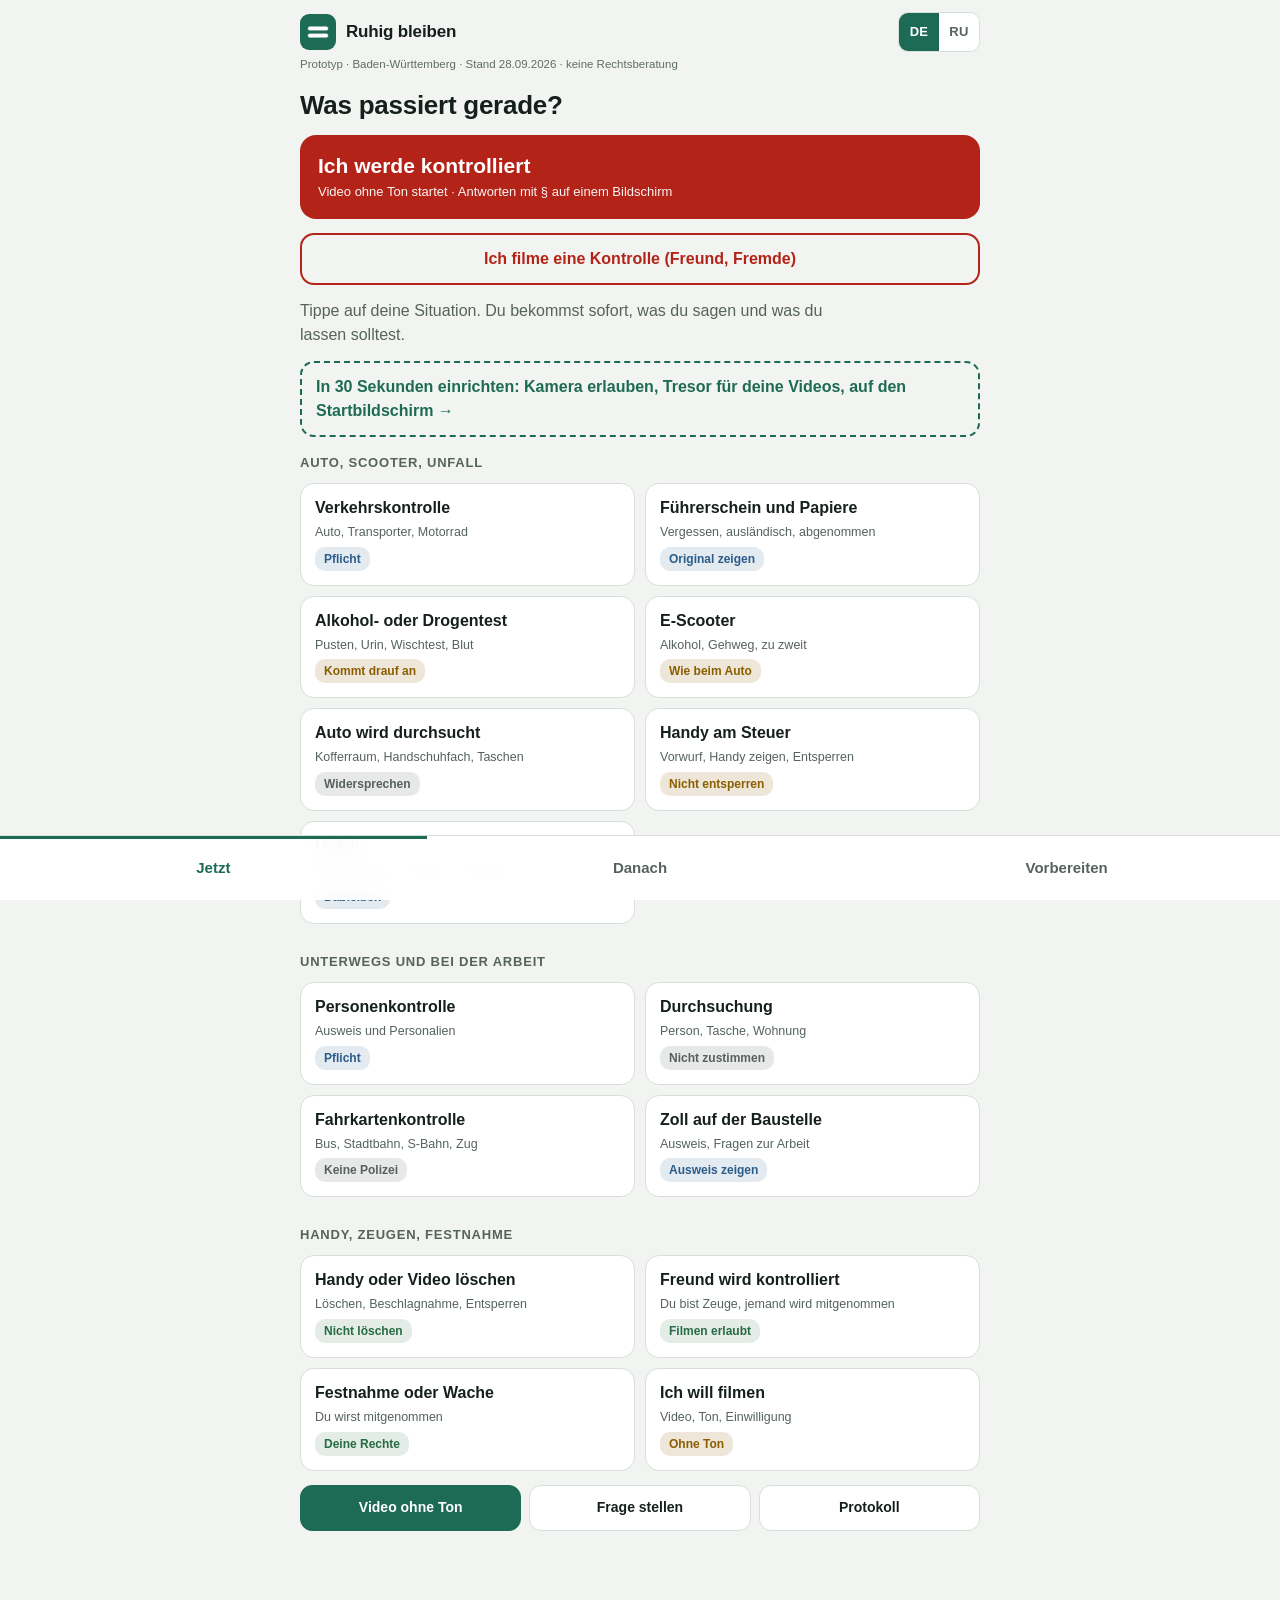
==== index.html @ 892b82ef "Notdienst, Beschwerdestelle und Waffenverbotszone ortsbezogen statt fest Stuttgart/BW Neue app/lokal" ====
<!doctype html>
<html lang="de">
<head>
<meta charset="utf-8">
<meta name="viewport" content="width=device-width, initial-scale=1, viewport-fit=cover">
<meta name="robots" content="noindex, nofollow">
<meta name="theme-color" content="#F2F4F1" media="(prefers-color-scheme: light)">
<meta name="theme-color" content="#0E1412" media="(prefers-color-scheme: dark)">
<meta name="apple-mobile-web-app-capable" content="yes">
<meta name="apple-mobile-web-app-status-bar-style" content="default">
<meta name="apple-mobile-web-app-title" content="Ruhig">
<link rel="manifest" href="manifest.webmanifest">
<link rel="apple-touch-icon" href="icons/apple-touch-icon.png">
<link rel="icon" type="image/png" href="icons/icon-192.png">
<title>Ruhig bleiben</title>
<link rel="stylesheet" href="styles.css">
</head>
<body>
<header class="app-head">
  <div class="brand">
    <img class="logo" src="icons/icon-192.png" alt="" width="36" height="36">
    <p class="name">Ruhig bleiben</p>
  </div>
  <div class="head-r">
    <div class="lang" role="group" aria-label="Sprache · Язык">
      <button type="button" class="lang-b" data-ui="de" aria-pressed="true" lang="de" translate="no">DE</button>
      <button type="button" class="lang-b" data-ui="ru" aria-pressed="false" lang="ru">RU</button>
    </div>
    <button class="btn inst" type="button" data-install data-t="install" hidden>Installieren</button>
  </div>
  <p class="meta" data-t="meta">Prototyp · Baden-Württemberg · Stand 28.09.2026 · keine Rechtsberatung</p>
</header>

<main id="main">
  <!-- Jetzt -->
  <section class="view" id="v-jetzt" aria-labelledby="h-jetzt">
    <h1 id="h-jetzt" data-t="jetzt_h">Was passiert gerade?</h1>
    <a class="k-start" href="#kontrolle" id="k-start" data-act="kontrolle"><span class="k-start-t" data-t="k_start">Ich werde kontrolliert</span><span class="k-start-s" data-t="k_start_s">Video ohne Ton startet · Antworten mit § auf einem Bildschirm</span></a>
    <a class="k-start2" href="#kontrolle" id="k-start-filme" data-act="kontrolle-filme" data-t="k_start_filme">Ich filme eine Kontrolle (Freund, Fremde)</a>
    <p class="lead" data-t="jetzt_lead">Tippe auf deine Situation. Du bekommst sofort, was du sagen und was du lassen solltest.</p>
    <div id="fuer-dich"></div>
    <div class="sit-grid" id="sit-grid"></div>
    <div class="quick">
      <a class="btn primary" href="#aufnahme" id="q-film" data-act="film" data-t="act_film">Video ohne Ton</a>
      <a class="btn" href="#fragen" data-t="q_ask">Frage stellen</a>
      <a class="btn" href="#danach" data-t="q_proto">Protokoll</a>
    </div>
  </section>

  <!-- Kontrolle: Aufnahme oben, darunter Knöpfe in der Reihenfolge der Kontrolle, Antwort ohne Scrollen -->
  <section class="view k" id="v-kontrolle" hidden aria-labelledby="k-h">
    <div class="k-bar" id="k-bar">
      <video class="k-thumb" id="k-thumb" playsinline muted autoplay hidden></video>
      <span class="rec-dot" id="k-dot" aria-hidden="true" hidden></span>
      <p class="k-status" id="k-status" aria-live="polite"></p>
      <button class="btn primary k-recbtn" type="button" id="k-rec" data-t="k_rec">Video starten</button>
    </div>
    <p class="err" id="k-err" hidden></p>
    <p class="k-live" id="k-live" hidden><span class="rec-dot" aria-hidden="true"></span><span id="k-live-t"></span><button class="btn k-live-stop" type="button" id="k-live-stop" data-t="stop">Stopp</button></p>
    <div class="k-ans" id="k-ans" hidden>
      <button class="k-close" type="button" id="k-close" aria-label="Schließen" data-t-aria="close">×</button>
      <p class="k-cop" id="k-cop" lang="de" translate="no"></p>
      <p class="k-cop-ru" id="k-cop-ru" lang="ru"></p>
      <div class="k-v-row"><span class="pill" id="k-v"></span><button type="button" class="land-badge" id="k-land-badge"></button></div>
      <p class="k-say" id="k-say" lang="de" translate="no"></p>
      <p class="say-ru" id="k-say-ru" lang="ru"></p>
      <div class="k-actions"><button class="btn primary" type="button" id="k-big" data-t="k_big">Zeigen</button><button class="btn" type="button" id="k-more-b" aria-expanded="false" data-t="k_more">Mehr und warum</button></div>
      <p class="law k-law" id="k-law" lang="de" translate="no"></p>
      <p class="k-dann" id="k-dann"></p>
      <div class="k-more" id="k-more" hidden>
        <p class="k-full" id="k-full" lang="de" translate="no"></p><p class="say-ru" id="k-full-ru" lang="ru"></p><p class="k-why" id="k-why"></p><p class="law" id="k-lawfull" lang="de" translate="no"></p><div id="k-land-info"></div></div>
    </div>
    <div class="k-pick" id="k-pick">
      <div class="seg k-role" id="k-role" role="group" aria-label="Ich bin" data-t-aria="k_role_aria"></div>
      <div class="seg k-modus" id="k-modus" role="group" aria-label="Modus" hidden>
        <button type="button" class="seg-b" data-km="sagen" aria-pressed="true" data-t="k_modus_sagen">Was sage ich</button>
        <button type="button" class="seg-b" data-km="polizist" aria-pressed="false" data-t="k_modus_polizist">Was sagt der Polizist</button>
      </div>
      <h1 id="k-h" class="k-h" data-t="k_h">Was sagt der Polizist?</h1>
      <div class="k-grid" id="k-grid"></div>
      <p class="k-hint" id="k-hint" hidden></p>
      <a class="k-all" id="k-all" href="#aufnahme" data-act="qh" data-t="k_all">Alle 71 Antworten</a>
      <div class="k-test" id="k-test" hidden>
        <p class="k-test-w" data-t="k_test_warn">Testmodus: nur mit Freunden, die Polizei spielen und einverstanden sind. Der Ton geht zur Erkennung an Google. Nicht bei echter Polizei benutzen.</p>
        <button class="btn" type="button" id="k-listen" aria-pressed="false" data-t="k_listen">Mithören starten (Test)</button>
        <p class="hint" id="k-listen-msg" aria-live="polite"></p>
        <ol class="k-log" id="k-log"></ol>
        <div class="k-actions"><button class="btn" type="button" id="k-log-share" data-t="k_log_share">Log teilen</button><button class="btn ghost" type="button" id="k-test-off" data-t="k_test_off">Testmodus aus</button></div>
      </div>
      <div class="k-phasen" id="k-phasen" hidden>
        <nav class="ph-chips" id="ph-chips" aria-label="Phase"></nav>
        <div class="ph-immer" id="ph-immer"></div>
        <div class="ph-karte" id="ph-karte" aria-live="polite"></div>
        <div class="ph-extra" id="ph-extra"></div>
        <div class="seg ph-stimme" id="ph-stimme" role="group"></div>
        <p class="hint ph-note" id="ph-note"></p>
        <a class="ph-ueben-link" href="#ueben" id="ph-ueben-link" data-t="ph_ueben_link">Üben ohne Polizei</a>
      </div>
    </div>
    <div class="k-foot" id="k-foot">
      <p class="k-heard" id="k-heard" aria-live="polite"></p>
      <div class="k-foot-row">
        <button class="btn k-ptt" type="button" id="k-ptt" aria-pressed="false"><span class="mic-dot" aria-hidden="true"></span><span id="k-ptt-l" data-t="k_ptt">Stichwort sagen</span></button>
        <a class="btn k-menu" href="#jetzt" id="k-menu" data-t="k_menu">Menü</a>
      </div>
    </div>
  </section>

  <!-- Einrichten: einmal in Ruhe, damit im Ernstfall ein Tipp reicht -->
  <section class="view" id="v-einrichten" hidden aria-labelledby="h-einr">
    <button class="back" type="button" id="einr-back" data-t="back">Zurück</button>
    <h1 id="h-einr" data-t="einr_h">In 30 Sekunden bereit</h1>
    <p class="lead" data-t="einr_lead">Einmal jetzt in Ruhe – dann reicht im Ernstfall ein Tipp.</p>
    <ol class="einr">
      <li><p class="einr-t" data-t="einr_1">Sprache der App</p>
        <div class="seg" role="group" id="einr-lang"><button type="button" class="seg-b lang-b" data-ui="de" lang="de">Deutsch</button><button type="button" class="seg-b lang-b" data-ui="ru" lang="ru">Русский</button></div></li>
      <li><p class="einr-t" data-t="einr_2">Meistens bin ich</p><div class="seg k-role" role="group" id="einr-role"></div></li>
      <li><p class="einr-t" data-t="einr_4">Auf den Startbildschirm</p>
        <button class="btn primary" type="button" data-install data-t="install_app" hidden>App installieren</button>
        <p class="hint" id="einr-inst"></p>
        <p class="hint" data-t="einr_4h">Danach: lange auf das App-Symbol drücken → „Kontrolle“ startet sofort das Video.</p></li>
      <li><p class="einr-t" data-t="einr_5">Einmal üben</p>
        <a class="btn primary" href="#ueben" id="einr-ueben" data-t="einr_ueben">Sätze üben (2 Minuten)</a>
        <a class="btn ghost" href="#kontrolle" id="einr-try" data-t="einr_try">Kontrolle-Bildschirm ansehen (ohne Aufnahme)</a></li>
    </ol>
    <details class="einr-more" id="einr-more">
      <summary data-t="einr_more">Mehr einrichten (optional)</summary>
      <ol class="einr">
        <li><p class="einr-t" data-t="einr_3">Kamera und Mikrofon erlauben</p>
          <p class="hint" data-t="einr_3h">Sonst fragt das Handy erst, wenn der Polizist schon da ist.</p>
          <button class="btn primary" type="button" id="einr-cam" data-t="einr_cam">Jetzt erlauben</button><p class="einr-msg" id="einr-cam-msg" aria-live="polite"></p></li>
        <li><p class="einr-t" data-t="einr_geo">Standort erlauben</p>
          <p class="hint" data-t="einr_geo_h">Beim Start einer Aufnahme wird der Ort gespeichert – nur auf diesem Handy.</p>
          <button class="btn primary" type="button" id="einr-geo" data-t="einr_geo_on">Jetzt erlauben</button><p class="einr-msg" id="einr-geo-msg" aria-live="polite"></p>
          <label class="check"><input type="checkbox" id="einr-geo-save"> <span data-t="einr_geo_save">Ort bei Aufnahme speichern</span></label></li>
        <li><p class="einr-t" data-t="einr_land">Bundesland</p>
          <p class="hint" data-t="einr_land_h">Legt fest, welche Landesnorm bei den Antworten steht. Automatisch nur, wenn Standort erlaubt ist – sonst Baden-Württemberg als Standard.</p>
          <div class="field"><label for="einr-land" class="sr" data-t="einr_land">Bundesland</label><select id="einr-land"></select></div>
          <p class="einr-msg" id="einr-land-msg" aria-live="polite"></p></li>
        <li><p class="einr-t" data-t="einr_tr">Tresor: Kopie außerhalb des Handys</p>
          <p class="hint" data-t="einr_tr_h">Während du filmst, geht jede Sekunde verschlüsselt ins Netz.</p>
          <div class="einr-tr" id="einr-tr"></div></li>
        <li><p class="einr-t" data-t="einr_6">Optional: Profil</p><a class="btn ghost" href="#profil" data-t="einr_prof">Führerschein, Aufenthalt – für passende Hinweise</a></li>
        <li><label class="check" id="einr-test-label" hidden><input type="checkbox" id="einr-test"> <span data-t="einr_test">Mit einem Freund üben: Mithör-Test einschalten (Ton geht an Google)</span></label></li>
      </ol>
    </details>
    <button class="btn primary big-btn" type="button" id="einr-done" data-t="einr_done">Fertig</button>
  </section>

  <!-- Üben: Sätze vorher lernen, nur Tippen (kein Mikrofon nötig) -->
  <section class="view" id="v-ueben" hidden aria-labelledby="h-ueben">
    <button class="back" type="button" id="ueben-back" data-t="back">Zurück</button>
    <h1 id="h-ueben" data-t="ueben_h">Sätze üben</h1>
    <div class="seg k-role" role="group" id="ueben-role" aria-label="Ich bin"></div>
    <div id="ueben-body"></div>
  </section>

  <!-- Situation -->
  <section class="view" id="v-situation" hidden aria-live="polite">
    <button class="back" type="button" id="sit-back" data-t="back">Zurück</button>
    <div id="sit-body"></div>
  </section>

  <!-- Profil (freiwillig, nur auf dem Gerät) -->
  <section class="view" id="v-profil" hidden aria-labelledby="h-profil">
    <button class="back" type="button" id="prof-back" data-t="back">Zurück</button>
    <h1 id="h-profil" data-t="prof_h">Mein Profil</h1>
    <p class="lead" data-t="prof_lead">Freiwillig. Mit ein paar Angaben passen die Hinweise besser zu dir – zum Beispiel, wie lange dein Führerschein hier noch gilt.</p>
    <form class="proto" id="prof" autocomplete="off">
      <div class="field"><label for="pf-by" data-t="pf_by">Geburtsjahr</label><select id="pf-by"></select></div>
      <div class="field"><label for="pf-nat" data-t="pf_nat">Staatsangehörigkeit</label>
        <select id="pf-nat"><option value="" data-t="pf_none">Keine Angabe</option><option value="de" data-t="pf_nat_de">Deutsch</option><option value="eu" data-t="pf_nat_eu">EU-Staat</option><option value="andere" data-t="pf_nat_andere">Anderes Land</option></select></div>
      <div class="field" id="pf-status-f" hidden><label for="pf-status" data-t="pf_status">Aufenthalt</label>
        <select id="pf-status"><option value="" data-t="pf_none">Keine Angabe</option><option value="p24" data-t="pf_st_p24">Schutz nach § 24 (Ukraine)</option><option value="titel" data-t="pf_st_titel">Aufenthaltstitel</option><option value="asyl" data-t="pf_st_asyl">Asyl oder Duldung</option><option value="visum" data-t="pf_st_visum">Visum oder anderes</option></select></div>
      <div class="field"><label for="pf-fs" data-t="pf_fs">Führerschein aus</label>
        <select id="pf-fs"><option value="" data-t="pf_none">Keine Angabe</option><option value="de" data-t="pf_fs_de">Deutschland</option><option value="eu" data-t="pf_fs_eu">EU-Staat</option><option value="ua" data-t="pf_fs_ua">Ukraine</option><option value="dritt" data-t="pf_fs_dritt">Anderes Land, z. B. Russland oder Kasachstan</option><option value="kein" data-t="pf_fs_kein">Kein Führerschein</option></select></div>
      <div class="field" id="pf-fsdatum-f" hidden><label for="pf-fsdatum-d" data-t="pf_fsdatum">Führerschein erhalten am</label><div class="dsel" id="pf-fsdatum" data-back="75"></div><p class="hint dsel-msg" aria-live="polite"></p></div>
      <div class="field" id="pf-seit-f" hidden><label for="pf-seit-d" data-t="pf_seit">Seit wann wohnst du in Deutschland?</label><div class="dsel" id="pf-seit" data-back="60"></div><p class="hint dsel-msg" aria-live="polite"></p><p class="hint" data-t="pf_seit_hint">Der erste Tag in Deutschland – nicht der Einzug in die jetzige Wohnung. Ab diesem Tag laufen die 6 Monate.</p></div>
      <label class="check"><input type="checkbox" id="pf-bau"> <span data-t="pf_bau">Ich arbeite auf Baustellen</span></label>
    </form>
    <div class="note-box"><p data-t="prof_privacy">Bleibt nur auf diesem Handy, nichts wird gesendet. Die Hinweise folgen festen Regeln aus den Karten – keine Rechtsberatung.</p></div>
    <div class="actions"><button class="btn ghost" type="button" id="prof-del" data-t="prof_del">Profil löschen</button></div>
    <p class="hint" id="prof-msg" aria-live="polite"></p>
    <h2 data-t="fd_h">Für dich</h2>
    <div id="prof-notes" class="fd-list"></div>
  </section>

  <!-- Fragen -->
  <section class="view" id="v-fragen" hidden aria-labelledby="h-fragen">
    <button class="back" type="button" id="fragen-back" data-t="back">Zurück</button>
    <h1 id="h-fragen" data-t="fragen_h">Frage stellen</h1>
    <p class="lead" data-t="fragen_lead">Tippe auf das Mikrofon und frag kurz, zum Beispiel „Darf ich filmen?“ oder «Можно ли снимать?». Die Antwort erscheint als Text, sobald du fertig gesprochen hast. Danach hört das Mikrofon noch 5 Sekunden zu, falls du etwas ergänzen willst. Verarbeitet wird nur deine Frage.</p>
    <div class="seg" role="group" aria-label="Sprache der Spracheingabe" data-t-aria="seg_ask_aria">
      <button type="button" class="seg-b" data-lang="de-DE" aria-pressed="true" data-t="seg_de">Deutsch</button>
      <button type="button" class="seg-b" data-lang="ru-RU" aria-pressed="false" data-t="seg_ru">Русский</button>
    </div>
    <button class="mic" type="button" id="mic" aria-pressed="false">
      <span class="mic-dot" aria-hidden="true"></span>
      <span class="mic-label" id="mic-label">Tippen und fragen</span>
    </button>
    <p class="transcript" id="transcript" aria-live="polite"></p>
    <p class="hint center" data-t="fragen_hint">Die Erkennung übernimmt dein Browser (Chrome über Google, Safari über Apple). Die App speichert deine Frage nicht.</p>
    <form class="ask-form" id="ask-form">
      <label for="ask-input" class="sr" data-t="ask_label">Frage eintippen</label>
      <input id="ask-input" type="search" placeholder="Oder tippen: filmen, Ausweis, Test …" data-t-ph="ask_ph" autocomplete="off" enterkeyhint="search">
      <button class="btn" type="submit" data-t="ask_go">Suchen</button>
    </form>
    <p class="err" id="ask-err" hidden></p>
    <div id="answers" class="answers"></div>
  </section>

  <!-- Aufnahme -->
  <section class="view" id="v-aufnahme" hidden aria-labelledby="h-aufnahme">
    <button class="back" type="button" id="rec-back" data-t="back">Zurück</button>
    <h1 id="h-aufnahme" data-t="rec_h">Aufnahme</h1>
    <div id="rec-start">
      <p class="lead" data-t="rec_lead">Video ohne Ton ist erlaubt, solange du nicht störst. Ton nur mit Einwilligung aller, die sprechen.</p>
      <div class="rec-modes">
        <button class="btn primary big-btn" type="button" id="rec-silent" data-t="rec_silent">Video ohne Ton starten</button>
        <button class="btn big-btn" type="button" id="rec-consent" data-t="rec_consent">Mit Ton – nur mit Einwilligung</button>
      </div>
      <a class="einr-card tr-card" href="#einrichten" id="rec-tr-on" data-einr="tr" data-t="rec_tr_on" hidden>Tresor ist aus – deine Videos liegen nur auf diesem Handy. Einschalten →</a>
    </div>
    <div id="consent-step" hidden>
      <p class="step-label" data-t="consent_ask">Frag laut und warte auf die Antwort:</p>
      <p class="consent-de" id="consent-de"></p>
      <p class="consent-ru" id="consent-ru"></p>
      <div class="rec-modes">
        <button class="btn primary big-btn" type="button" id="consent-yes" data-t="consent_yes">Alle sind einverstanden – mit Ton</button>
        <button class="btn big-btn" type="button" id="consent-no" data-t="consent_no">Nicht einverstanden – Video ohne Ton</button>
        <button class="btn ghost" type="button" id="consent-cancel" data-t="cancel">Abbrechen</button>
      </div>
      <p class="hint" data-t="consent_tip">Tipp: Lass dir die Einwilligung zu Beginn der Aufnahme noch einmal bestätigen.</p>
    </div>
    <div id="rec-live" hidden>
      <div class="rec-frame">
        <video id="preview" playsinline muted autoplay></video>
        <div class="rec-badge"><span class="rec-dot" aria-hidden="true"></span><span id="rec-mode">Aufnahme</span> · <span id="rec-time">00:00</span></div>
      </div>
      <p class="rec-tr" id="rec-tr" hidden></p>
      <button class="btn stop big-btn" type="button" id="rec-stop" data-t="rec_stop">Aufnahme beenden</button>
      <p class="hint" data-t="rec_live_hint">Bildschirm anlassen und die App nicht wechseln – sonst stoppt das Handy die Kamera. Was bis dahin aufgenommen ist, bleibt gespeichert.</p>
    </div>
    <!-- Schnellhilfe: Was die Polizei sagt → deine Antwort mit Paragraf. Läuft die Aufnahme, ist alles Gesagte darauf. -->
    <section class="qh" id="qh" aria-labelledby="qh-h" hidden>
      <h2 id="qh-h" data-t="qh_h">Polizei sagt … – deine Antwort</h2>
      <p class="hint" data-t="qh_lead">Antippen: Der Satz erscheint groß mit Paragraf. Läuft die Aufnahme, ist alles drauf, was gesagt wird.</p>
      <div class="chips" id="qh-cats" role="group" aria-label="Themen" data-t-aria="w_cats"></div>
      <div class="qh-list" id="qh-list"></div>
    </section>
    <p class="err" id="rec-err" hidden></p>
    <div class="note-box">
      <p data-t-html="rec_note"><strong>Wird jede Sekunde auf dem Gerät gespeichert,</strong> auch wenn die App abstürzt. Trotzdem nach dem Stopp „Sichern“ tippen und an dich selbst oder in deine Cloud schicken – falls das Handy abgenommen wird. Automatische Cloud-Sicherung fehlt noch.</p>
    </div>
    <div id="rec-mine">
      <a class="btn ghost rec-tr-link" href="#tresor" id="rec-tr-link" data-t="rec_tr_link" hidden>Video aus dem Tresor holen (mit Code)</a>
      <div id="rec-list" class="rec-list"></div>
    </div>
  </section>

  <!-- Danach -->
  <!-- Tresor: Video mit dem Code holen – auf jedem Handy, auch wenn das eigene weg ist -->
  <section class="view" id="v-tresor" hidden aria-labelledby="h-tresor">
    <button class="back" type="button" id="tr-back" data-t="back">Zurück</button>
    <h1 id="h-tresor" data-t="tr_h">Video aus dem Tresor holen</h1>
    <p class="lead" data-t="tr_lead">Geht auf jedem Handy, auch wenn deins weg ist – du brauchst nur den Code.</p>
    <form class="proto" id="tr-form" autocomplete="off">
      <div class="field"><label for="tr-code" data-t="tr_code">Code (16 Zeichen)</label>
        <input type="text" id="tr-code" inputmode="text" autocapitalize="characters" autocomplete="off" autocorrect="off" spellcheck="false" placeholder="XXXX-XXXX-XXXX-XXXX" lang="de" translate="no"></div>
      <button class="btn primary big-btn" type="submit" id="tr-find" data-t="tr_find">Videos suchen</button>
    </form>
    <p class="field-msg" id="tr-msg" aria-live="polite"></p>
    <div class="rec-list" id="tr-list"></div>
  </section>

  <section class="view" id="v-danach" hidden aria-labelledby="h-danach">
    <h1 id="h-danach" data-t="danach_h">Danach</h1>
    <p class="lead" data-t="danach_lead">Noch am selben Tag: Gedächtnisprotokoll. Diktieren geht mit dem Mikrofon neben jedem Feld.</p>
    <a class="btn danach-recs" href="#aufnahme" data-scroll="rec-mine" id="danach-recs" data-t="danach_recs">Meine Videos und Tresor →</a>
    <div class="seg" role="group" aria-label="Sprache fürs Diktieren" data-t-aria="seg_dict_aria">
      <button type="button" class="seg-b" data-lang="de-DE" aria-pressed="true" data-t="dict_de">Diktat Deutsch</button>
      <button type="button" class="seg-b" data-lang="ru-RU" aria-pressed="false" data-t="dict_ru">Диктовка по-русски</button>
    </div>

    <form class="proto" id="proto" autocomplete="off">
      <div class="row2">
        <div class="field"><label for="p-datum" data-t="f_datum">Datum</label><input type="date" id="p-datum" name="datum"></div>
        <div class="field"><label for="p-zeit" data-t="f_zeit">Uhrzeit</label><input type="time" id="p-zeit" name="zeit"></div>
      </div>
      <p class="hint field-msg" id="p-when-msg" aria-live="polite"></p>
      <div class="field">
        <div class="lab-row"><label for="p-ort" data-t="f_ort">Ort</label><span class="tools"><button type="button" class="tool" id="p-ort-geo" data-t="p_ort_geo" hidden>Ort aus der Aufnahme übernehmen</button><button type="button" class="tool" id="p-gps" data-t="gps">Standort einfügen</button><button type="button" class="tool dict" data-for="p-ort" data-t-aria="dict">Diktieren</button></span></div>
        <textarea id="p-ort" name="ort" rows="2" placeholder="Straße, Haltestelle, Richtung" data-t-ph="ph_ort"></textarea>
        <p class="hint field-msg" aria-live="polite"></p>
      </div>
      <div class="field">
        <div class="lab-row"><label for="p-beamte" data-t="f_beamte">Beamte und Fahrzeuge</label><button type="button" class="tool dict" data-for="p-beamte" data-t-aria="dict">Diktieren</button></div>
        <textarea id="p-beamte" name="beamte" rows="2" placeholder="Namen, Dienststelle, Kennzeichen, Aussehen" data-t-ph="ph_beamte"></textarea>
        <p class="hint field-msg" aria-live="polite"></p>
      </div>
      <div class="field">
        <div class="lab-row"><label for="p-ablauf" data-t="f_ablauf">Was ist passiert?</label><button type="button" class="tool dict" data-for="p-ablauf" data-t-aria="dict">Diktieren</button></div>
        <textarea id="p-ablauf" name="ablauf" rows="6" placeholder="Der Reihe nach, mit Uhrzeiten, so genau wie möglich" data-t-ph="ph_ablauf"></textarea>
        <p class="hint field-msg" aria-live="polite"></p>
      </div>
      <div class="field">
        <div class="lab-row"><label for="p-zitate" data-t="f_zitate">Wörtliche Aussagen</label><button type="button" class="tool dict" data-for="p-zitate" data-t-aria="dict">Diktieren</button></div>
        <textarea id="p-zitate" name="zitate" rows="3" placeholder="Wer hat was genau gesagt?" data-t-ph="ph_zitate"></textarea>
        <p class="hint field-msg" aria-live="polite"></p>
      </div>
      <div class="field">
        <div class="lab-row"><label for="p-zeugen" data-t="f_zeugen">Zeugen</label><button type="button" class="tool dict" data-for="p-zeugen" data-t-aria="dict">Diktieren</button></div>
        <textarea id="p-zeugen" name="zeugen" rows="2" placeholder="Name und Kontakt, nur mit Einverständnis" data-t-ph="ph_zeugen"></textarea>
        <p class="hint field-msg" aria-live="polite"></p>
      </div>
      <div class="field">
        <label for="p-aufnahmen" data-t="f_aufnahmen">Aufnahmen</label>
        <textarea id="p-aufnahmen" name="aufnahmen" rows="2" placeholder="Oben „Meine Videos und Tresor“, dann beim Video „Ins Protokoll“" data-t-ph="ph_aufnahmen"></textarea>
      </div>
      <div class="field">
        <div class="lab-row"><label for="p-schaden" data-t="f_schaden">Verletzungen und Schäden</label><button type="button" class="tool dict" data-for="p-schaden" data-t-aria="dict">Diktieren</button></div>
        <textarea id="p-schaden" name="schaden" rows="2" placeholder="Was, wo, Arztbesuch, Fotos" data-t-ph="ph_schaden"></textarea>
        <p class="hint field-msg" aria-live="polite"></p>
      </div>
      <div class="field"><label for="p-name" data-t="f_name">Dein Name und Anschrift (für Briefe)</label><input id="p-name" name="name" type="text" placeholder="Vorname Nachname, Straße, PLZ Ort" data-t-ph="ph_name"></div>
    </form>
    <div class="actions">
      <button class="btn primary" type="button" id="p-copy" data-t="p_copy">Protokoll kopieren</button>
      <button class="btn" type="button" id="p-share" data-t="share">Teilen</button>
      <button class="btn" type="button" id="p-file" data-t="p_file">Als Datei</button>
      <button class="btn ghost" type="button" id="p-clear" data-t="p_clear">Protokoll löschen</button>
    </div>
    <p class="hint" id="p-msg" aria-live="polite"></p>
    <button class="btn" type="button" id="p-undo" data-t="p_undo" hidden>Rückgängig</button>
    <p class="field-msg" id="p-backup" data-t="p_backup" hidden></p>

    <h2 data-t="fristen_h">Fristen</h2>
    <ul class="deadlines" id="deadlines"></ul>

    <h2 data-t="briefe_h">Briefe</h2>
    <div id="letters"></div>
  </section>

  <!-- Wissen -->
  <section class="view" id="v-wissen" hidden aria-labelledby="h-wissen">
    <h1 id="h-wissen" data-t="vorb_h">Vorbereiten</h1>
    <p class="lead" data-t="vorb_lead">In Ruhe, bevor etwas passiert: Frage stellen, Rechte nachlesen, App einrichten.</p>
    <div class="quick vorb-quick">
      <a class="btn primary" href="#fragen" id="vorb-ask" data-t="q_ask">Frage stellen</a>
      <a class="btn" href="#einrichten" data-t="vorb_einr">Einrichten</a>
      <a class="btn prof-link" href="#profil" data-t="prof_open">Mein Profil</a>
    </div>
    <h2 class="vorb-h2" data-t="wissen_h">Wissen</h2>
    <label for="w-q" class="sr" data-t="w_label">Wissen durchsuchen</label>
    <input id="w-q" type="search" placeholder="Suchen: Ausweis, filmen, Messer …" data-t-ph="w_ph" autocomplete="off">
    <div class="chips" id="w-cats" role="group" aria-label="Themen" data-t-aria="w_cats"></div>
    <div id="w-list" class="w-list"></div>
    <p class="err" id="w-empty" hidden data-t="w_empty">Nichts gefunden. Versuch: pusten, Ausweis, filmen, Handy, Beschwerde.</p>
    <div class="note-box">
      <p id="install-help"></p>
      <button class="btn primary" type="button" data-install data-t="install_app" hidden>App installieren</button>
      <p data-t="data_note">Deine Daten bleiben auf dem Gerät: Protokoll und Aufnahmen gehen an keinen Server.</p>
      <p data-t-html="disclaimer">Allgemeine Information, keine Rechtsberatung. Geprüft anhand von Gesetzen und Gerichtsentscheidungen, noch nicht von einem Anwalt. Quellen: <a href="https://www.gesetze-im-internet.de/" rel="noopener" target="_blank">gesetze-im-internet.de</a> · <a href="https://lxgesetze.de/polg/27" rel="noopener" target="_blank">PolG BW</a> · <a href="https://www.bundesverfassungsgericht.de/SharedDocs/Entscheidungen/DE/2025/07/rk20250709_1bvr097525.html" rel="noopener" target="_blank">BVerfG 2025</a> · <a href="https://www.buergerbeauftragte-bw.de/" rel="noopener" target="_blank">Bürgerbeauftragte BW</a> · <a href="https://www.stuttgart.de/waffenverbotszone" rel="noopener" target="_blank">Waffenverbotszone Stuttgart (Beispiel BW)</a></p>
    </div>
  </section>
</main>

<a class="rec-float" id="rec-float" href="#aufnahme" hidden><span class="rec-dot" aria-hidden="true"></span><span data-t="rec_running">Aufnahme läuft</span> · <span id="rec-float-time">00:00</span></a>

<nav class="tabs" aria-label="Bereiche" data-t-aria="tabs_aria">
  <a href="#jetzt" data-tab="jetzt" data-t="tab_jetzt">Jetzt</a>
  <a href="#danach" data-tab="danach" data-t="tab_danach">Danach</a>
  <a href="#wissen" data-tab="wissen" data-t="tab_vorb">Vorbereiten</a>
</nav>

<div class="bigscreen" id="big" hidden role="dialog" aria-modal="true" aria-labelledby="big-de">
  <p class="big-rec" id="big-rec" hidden><span class="rec-dot" aria-hidden="true"></span><span id="big-rec-t">REC</span></p>
  <button class="btn big-close" type="button" id="big-close" data-t="close">Schließen</button>
  <p class="big-intro" id="big-intro" lang="de" translate="no" hidden>Ich spreche wenig Deutsch. Bitte lesen Sie:</p>
  <p class="big-de" id="big-de" lang="de" translate="no"></p>
  <p class="big-ru" id="big-ru" lang="ru"></p>
  <p class="big-law" id="big-law" lang="de" translate="no"></p>
  <p class="big-why" id="big-why"></p>
  <div id="big-land-info"></div>
  <button class="btn big-speak" type="button" id="big-speak" data-t="big_speak" hidden>Vorlesen (Deutsch)</button>
</div>

<script src="data.js"></script>
<script src="laender.js"></script>
<script src="land-texte.js"></script>
<script src="lokal.js"></script>
<script src="quick.js"></script>
<script src="kontrolle.js"></script>
<script src="phasen.js"></script>
<script src="tresor.js"></script>
<script src="app.js"></script>
</body>
</html>
---- styles.css ----
:root{
  --ground:#F2F4F1; --surface:#FFFFFF; --ink:#15201C; --muted:#55635C; --faint:#5F6D66; --line:#D8DED9; --field-line:#838F89;
  --accent:#1E6B55; --on-accent:#FFFFFF; --stop:#B42318; --on-stop:#FFFFFF;
  --must:#2B5C8A; --right:#276B43; --no:#A33B2B; --warn:#8A5E00; --can:#56615C;
  --font:-apple-system,BlinkMacSystemFont,"SF Pro Text","Segoe UI",Roboto,"Helvetica Neue",Arial,sans-serif;
  --mono:ui-monospace,"SF Mono",Menlo,Consolas,monospace;
  --tabs-h:64px;
  color-scheme:light;
}
@media (prefers-color-scheme: dark){
  :root{
    --ground:#0E1412; --surface:#16201C; --ink:#E4EBE7; --muted:#A3B0A9; --faint:#7F8D86; --line:#27342E; --field-line:#65736C;
    --accent:#6CC7A5; --on-accent:#0E1412; --stop:#F97066; --on-stop:#1B0B09;
    --must:#8DB7E3; --right:#7FD39E; --no:#F29282; --warn:#E6B85C; --can:#AAB5AF;
    color-scheme:dark;
  }
}
*{box-sizing:border-box}
html{-webkit-text-size-adjust:100%;overscroll-behavior-y:contain;-webkit-tap-highlight-color:transparent}
body{margin:0;background:var(--ground);color:var(--ink);font-family:var(--font);font-size:16px;line-height:1.5;
  padding-inline:16px;padding-block:0 calc(var(--tabs-h) + env(safe-area-inset-bottom,0px) + 24px)}
h1,h2,h3,p{margin:0}
h1{font-size:26px;line-height:1.15;letter-spacing:-.01em;text-wrap:balance}
h2{font-size:13px;font-weight:600;letter-spacing:.06em;text-transform:uppercase;color:var(--muted);margin:28px 0 10px}
h3{font-size:17px;line-height:1.3;text-wrap:balance}
a{color:var(--accent)}
.sr{position:absolute;width:1px;height:1px;overflow:hidden;clip:rect(0 0 0 0);white-space:nowrap}
[hidden]{display:none!important}
main{max-width:680px;margin:0 auto}
.view{display:grid;grid-template-columns:minmax(0,1fr);gap:14px;padding-top:6px}
.lead{color:var(--muted);max-width:60ch}
.hint{font-size:13px;color:var(--faint)}
.err{font-size:14px;color:var(--no)}

.app-head{max-width:680px;margin:0 auto;padding-top:calc(env(safe-area-inset-top,0px) + 12px);padding-bottom:12px;display:flex;align-items:center;justify-content:space-between;gap:12px}
.inst{flex:none;min-height:38px;padding:8px 12px;font-size:14px}
.brand{display:flex;gap:10px;align-items:center}
.logo{width:36px;height:36px;border-radius:9px;flex:none}
.name{font-weight:650;font-size:17px;letter-spacing:-.01em}
.meta{font-size:11.5px;color:var(--faint)}

.btn{appearance:none;font:inherit;font-size:15px;font-weight:600;color:var(--ink);background:var(--surface);border:1px solid var(--line);
  border-radius:12px;padding:12px 16px;cursor:pointer;text-decoration:none;display:inline-flex;align-items:center;justify-content:center;text-align:center;min-height:46px}
.btn.primary{background:var(--accent);border-color:var(--accent);color:var(--on-accent)}
.btn.stop{background:var(--stop);border-color:var(--stop);color:var(--on-stop)}
.btn.ghost{background:transparent}
.big-btn{width:100%;min-height:58px;font-size:17px}
.btn:focus-visible,.sit:focus-visible,.tabs a:focus-visible,.tool:focus-visible,.seg-b:focus-visible,.say-b:focus-visible,.back:focus-visible,.mic:focus-visible{outline:2px solid var(--accent);outline-offset:2px}

.sit-grid{display:grid;grid-template-columns:repeat(2,minmax(0,1fr));gap:10px}
.sit{appearance:none;font:inherit;text-align:left;color:var(--ink);background:var(--surface);border:1px solid var(--line);border-radius:14px;
  padding:14px;min-height:96px;display:flex;flex-direction:column;gap:6px;justify-content:space-between;cursor:pointer}
.sit-t{font-size:16px;font-weight:650;line-height:1.25;hyphens:manual;-webkit-hyphens:manual;overflow-wrap:break-word}
.sit-grid .grid-h{grid-column:1/-1;margin:18px 0 0}
.sit-grid .grid-h:first-child{margin-top:2px}
.sit-s{font-size:12.5px;color:var(--muted);line-height:1.35}
.quick{display:grid;grid-template-columns:1fr 1fr 1fr;gap:8px}
.quick .btn{font-size:14px;padding:10px 8px}

.pill{display:inline-block;font-size:12px;font-weight:600;padding:3px 9px;border-radius:999px;white-space:nowrap;align-self:flex-start;justify-self:start}
.must{color:var(--must);background:color-mix(in srgb,var(--must) 13%,transparent)}
.right{color:var(--right);background:color-mix(in srgb,var(--right) 13%,transparent)}
.no{color:var(--no);background:color-mix(in srgb,var(--no) 13%,transparent)}
.warn{color:var(--warn);background:color-mix(in srgb,var(--warn) 15%,transparent)}
.can{color:var(--can);background:color-mix(in srgb,var(--can) 14%,transparent)}

.back{appearance:none;font:inherit;font-size:15px;color:var(--accent);background:none;border:0;padding:8px 16px 8px 0;min-height:44px;cursor:pointer;justify-self:start}
.s-head{display:grid;gap:8px}
.block{background:var(--surface);border:1px solid var(--line);border-radius:14px;padding:14px 16px;display:grid;gap:10px}
.block-t{font-size:12px;font-weight:700;letter-spacing:.08em;text-transform:uppercase}
.block-t.say{color:var(--accent)} .block-t.do{color:var(--right)} .block-t.dont{color:var(--no)}
.say-b{appearance:none;font:inherit;text-align:left;color:var(--ink);background:color-mix(in srgb,var(--accent) 8%,var(--surface));
  border:1px solid color-mix(in srgb,var(--accent) 30%,transparent);border-radius:12px;padding:12px 14px;cursor:pointer;display:grid;gap:3px}
.say-de{font-size:18px;font-weight:650;line-height:1.3}
.say-ru{font-size:13.5px;color:var(--muted)}
.say-tap{font-size:11.5px;color:var(--accent);font-weight:600}
ul.pts{margin:0;padding-left:18px;display:grid;gap:6px}
.note{font-size:14px;color:var(--muted)}
.law{font-family:var(--mono);font-size:12px;color:var(--faint);line-height:1.5}
.s-actions{display:grid;gap:8px}
.land-badge{appearance:none;font:inherit;font-size:12px;color:var(--faint);background:var(--surface);border:1px solid var(--line);border-radius:999px;padding:2px 10px;cursor:pointer;align-self:flex-start;justify-self:start;white-space:nowrap}
.k-v-row{display:flex;flex-wrap:wrap;gap:8px;align-items:center}
.k-v-row .land-badge{padding:1px 9px;font-size:11px}
.land-badge:focus-visible{outline:2px solid var(--accent);outline-offset:2px}
.land-anders{background:color-mix(in srgb,var(--accent) 10%,var(--surface));border:1px solid color-mix(in srgb,var(--accent) 30%,transparent);border-radius:10px;padding:8px 10px;font-size:13.5px;color:var(--ink);overflow-wrap:anywhere}
.land-ungeprueft{color:var(--faint);font-size:12px}
.land-hinweis{font-size:12.5px;color:var(--faint)}

.seg{display:inline-flex;border:1px solid var(--line);border-radius:12px;overflow:hidden;justify-self:start}
.seg-b{appearance:none;font:inherit;font-size:14px;color:var(--ink);background:var(--surface);border:0;padding:8px 14px;min-height:44px;cursor:pointer}
.seg-b[aria-pressed="true"]{background:var(--accent);color:var(--on-accent)}
.mic{appearance:none;font:inherit;justify-self:center;width:168px;height:168px;border-radius:50%;border:2px solid var(--accent);background:var(--surface);
  color:var(--ink);display:flex;flex-direction:column;align-items:center;justify-content:center;gap:10px;cursor:pointer}
.mic-dot{width:30px;height:30px;border-radius:50%;background:var(--accent)}
.mic-label{font-size:14px;font-weight:600;max-width:120px;text-align:center}
.mic[aria-pressed="true"]{background:var(--accent);color:var(--on-accent)}
.mic[aria-pressed="true"] .mic-dot{background:var(--on-accent)}
@media (prefers-reduced-motion:no-preference){.mic[aria-pressed="true"] .mic-dot{animation:pulse 1.1s ease-in-out infinite}}
@keyframes pulse{50%{transform:scale(.7);opacity:.6}}
.transcript{min-height:1.5em;text-align:center;font-size:17px;font-weight:600}
.ask-form{display:flex;gap:8px}
input[type=search],input[type=text],input[type=number],input[type=date],input[type=time],textarea{width:100%;font:inherit;font-size:16px;color:var(--ink);background:var(--surface);
  border:1px solid var(--field-line);border-radius:12px;padding:11px 13px;outline:none}
textarea{resize:vertical;line-height:1.45}
input:focus-visible,textarea:focus-visible{border-color:var(--accent);box-shadow:0 0 0 3px color-mix(in srgb,var(--accent) 22%,transparent)}
.answers{display:grid;gap:12px}
.ans{background:var(--surface);border:1px solid var(--line);border-radius:14px;padding:14px 16px;display:grid;gap:10px}
.ans.top{border:2px solid var(--accent)}
.ans-row{display:flex;gap:8px;flex-wrap:wrap}
.alt-t{font-size:13px;color:var(--muted)}

.rec-modes{display:grid;gap:10px}
.step-label{font-size:13px;color:var(--muted)}
.consent-de{font-size:26px;font-weight:650;line-height:1.25}
.consent-ru{color:var(--muted)}
.rec-frame{position:relative;justify-self:center;width:100%;border-radius:14px;overflow:hidden;background:#000;aspect-ratio:3/4;max-height:min(42vh,calc(100svh - var(--tabs-h) - 200px))}
/* Stopp-Knopf immer über der Tab-Leiste – auch auf kleinen Handys und quer */
#rec-stop{position:sticky;bottom:calc(var(--tabs-h) + env(safe-area-inset-bottom,0px) + 8px);z-index:11}
.rec-frame video{width:100%;height:100%;object-fit:cover;display:block}
.rec-badge{position:absolute;left:10px;top:10px;background:rgba(0,0,0,.6);color:#fff;font-size:14px;font-weight:600;padding:6px 10px;border-radius:999px;display:flex;gap:6px;align-items:center;font-variant-numeric:tabular-nums}
.rec-dot{width:10px;height:10px;border-radius:50%;background:#F04438}
@media (prefers-reduced-motion:no-preference){.rec-dot{animation:pulse 1s ease-in-out infinite}}
.note-box{background:color-mix(in srgb,var(--warn) 9%,var(--surface));border:1px solid color-mix(in srgb,var(--warn) 30%,transparent);border-radius:12px;padding:12px 14px;font-size:14px;display:grid;gap:8px}
.rec-list{display:grid;gap:10px}
.rec-item{background:var(--surface);border:1px solid var(--line);border-radius:14px;padding:12px 14px;display:grid;gap:8px}
.rec-item video{width:100%;border-radius:10px;background:#000;max-height:40vh}
.rec-meta{font-size:13px;color:var(--muted)}
.hash{font-family:var(--mono);font-size:11.5px;word-break:break-all;color:var(--faint)}

.proto{display:grid;gap:12px}
.row2{display:grid;grid-template-columns:1fr 1fr;gap:10px}
.field{display:grid;gap:6px}
.field label{font-size:13.5px;font-weight:600}
.lab-row{display:flex;justify-content:space-between;align-items:center;gap:8px;flex-wrap:wrap}
.tools{display:flex;gap:6px;flex-wrap:wrap}
.tool{appearance:none;font:inherit;font-size:14px;font-weight:600;color:var(--accent);background:transparent;border:1px solid color-mix(in srgb,var(--accent) 40%,transparent);border-radius:999px;padding:7px 12px;min-height:40px;cursor:pointer}
.tool:disabled{opacity:.6}
.tool[aria-pressed="true"]{background:var(--accent);color:var(--on-accent)}
.actions{display:flex;gap:8px;flex-wrap:wrap}
.deadlines{list-style:none;margin:0;padding:0;display:grid;gap:8px}
.dl{background:var(--surface);border:1px solid var(--line);border-radius:12px;padding:12px 14px;display:grid;gap:2px}
.dl-t{font-weight:650}
.dl-d{font-size:14px;color:var(--muted)}
.dl-over{border-color:var(--no)}.dl-over .dl-d{color:var(--no)}.dl-soon{border-color:var(--warn)}
.letter{background:var(--surface);border:1px solid var(--line);border-radius:14px;padding:14px 16px;display:grid;gap:10px;margin-bottom:10px}
.letter pre{margin:0;font-family:var(--mono);font-size:12.5px;line-height:1.55;white-space:pre-wrap;background:var(--ground);border:1px solid var(--line);border-radius:10px;padding:10px 12px}
.to{font-family:var(--mono);font-size:13px;user-select:all;-webkit-user-select:all}

.w-list{display:grid;gap:10px}
.w-card{background:var(--surface);border:1px solid var(--line);border-radius:14px;padding:14px 16px;display:grid;gap:10px}
.w-head{display:flex;flex-wrap:wrap;justify-content:space-between;gap:6px 10px;align-items:flex-start}

.tabs{position:fixed;left:0;right:0;bottom:0;z-index:10;display:grid;grid-template-columns:repeat(3,1fr);
  background:color-mix(in srgb,var(--surface) 94%,transparent);backdrop-filter:saturate(1.4) blur(10px);-webkit-backdrop-filter:saturate(1.4) blur(10px);
  border-top:1px solid var(--line);padding-bottom:env(safe-area-inset-bottom,0px)}
.tabs a{height:var(--tabs-h);display:flex;align-items:center;justify-content:center;font-size:15px;font-weight:600;color:var(--muted);text-decoration:none}
.tabs a[aria-current="page"]{color:var(--accent)}
.tabs a[aria-current="page"]{box-shadow:inset 0 3px 0 currentColor;font-weight:750}

/* Großbild: lange Sätze und Querformat – scrollbar statt abgeschnitten, Text bleibt unter „Schließen“ */
.bigscreen{position:fixed;inset:0;z-index:30;background:var(--ground);display:flex;flex-direction:column;justify-content:flex-start;gap:18px;overflow-y:auto;overscroll-behavior:contain;
  padding:calc(env(safe-area-inset-top,0px) + 72px) 22px calc(env(safe-area-inset-bottom,0px) + 32px)}
.big-close{position:fixed;z-index:31;top:calc(env(safe-area-inset-top,0px) + 14px);right:max(16px,env(safe-area-inset-right,0px));min-height:40px}
.big-de{font-size:clamp(22px,min(8.5vw,9.5vh),54px);font-weight:700;line-height:1.18;margin-top:auto;hyphens:auto;-webkit-hyphens:auto;overflow-wrap:break-word}
.big-ru{font-size:18px;color:var(--muted);margin:0}
#rec-start,#consent-step,#rec-live{display:grid;gap:14px}
body{overscroll-behavior-y:contain}
.center{text-align:center}
.rec-float{position:fixed;left:50%;transform:translateX(-50%);bottom:calc(var(--tabs-h) + env(safe-area-inset-bottom,0px) + 10px);z-index:12;
  display:flex;gap:8px;align-items:center;white-space:nowrap;background:var(--stop);color:var(--on-stop);font-size:15px;font-weight:650;
  padding:11px 18px;border-radius:999px;text-decoration:none;box-shadow:0 6px 18px rgba(0,0,0,.22);font-variant-numeric:tabular-nums}
.rec-float .rec-dot{background:var(--on-stop)}
.rec-list h2{margin:14px 0 0}
.rec-flag{font-size:13px;font-weight:650;color:var(--warn)}
.btn.armed{border-color:var(--stop);color:var(--stop)}
.btn.stop.armed{background:var(--surface)} /* sonst rote Schrift auf Rot: „Wirklich stoppen?“ unsichtbar */
body.rec-on{padding-bottom:calc(var(--tabs-h) + env(safe-area-inset-bottom,0px) + 84px)}
.rec-item .actions{display:grid;grid-template-columns:1fr 1fr}
.btn:active,.sit:active,.say-b:active,.tool:active,.seg-b:active,.back:active{filter:brightness(.93)}
.tabs a:active{background:color-mix(in srgb,var(--accent) 9%,transparent)}
.mic:active{transform:scale(.98)}
.chips{display:flex;flex-wrap:wrap;gap:8px;padding:2px 0 4px}
.chips::-webkit-scrollbar{display:none}
.chip{appearance:none;font:inherit;font-size:14px;font-weight:600;white-space:nowrap;flex:none;color:var(--ink);background:var(--surface);
  border:1px solid var(--line);border-radius:999px;padding:7px 13px;cursor:pointer}
.chip[aria-pressed="true"]{background:var(--accent);border-color:var(--accent);color:var(--on-accent)}
.chip:focus-visible{outline:2px solid var(--accent);outline-offset:2px}
/* Einspaltige Raster dürfen nie breiter als der Bildschirm werden (lange Paragrafen, Adressen, Wörter) */
.s-head,.block,.say-b,ul.pts,.s-actions,.answers,.ans,.rec-modes,.note-box,.rec-list,.rec-item,.proto,.field,.deadlines,.dl,.letter,.w-list,.w-card{grid-template-columns:minmax(0,1fr)}
.law,.say-de,.say-ru,.w-card p{overflow-wrap:anywhere}
/* Sprachumschalter DE/RU im Kopf: immer sichtbar, groß genug zum Tippen */
.head-r{display:flex;align-items:center;gap:8px;flex:none}
.lang{display:inline-flex;border:1px solid var(--line);border-radius:10px;overflow:hidden}
.lang-b{appearance:none;font:inherit;font-size:13px;font-weight:650;letter-spacing:.02em;color:var(--muted);background:var(--surface);border:0;min-width:40px;min-height:38px;padding:0 10px;cursor:pointer}
.lang-b[aria-pressed="true"]{background:var(--accent);color:var(--on-accent)}
.lang-b:focus-visible{outline:2px solid var(--accent);outline-offset:-2px}
.brand{min-width:0}
.brand > div{min-width:0}
/* Kopf: Name und Umschalter in einer Zeile, Hinweiszeile darunter über die ganze Breite */
.app-head{flex-wrap:wrap;row-gap:4px}
.app-head .meta{flex-basis:100%;order:3;margin:0}
/* Lange Etiketten dürfen in der Kachel umbrechen statt überzustehen */
.sit .pill{white-space:normal;max-width:100%;border-radius:10px}
/* Profil: „Für dich“-Hinweise mit farbiger Kante je nach Dringlichkeit */
.fd-box{background:var(--surface);border:1px solid var(--line);border-radius:14px;padding:12px 14px;display:grid;grid-template-columns:minmax(0,1fr);gap:8px}
.fd-head{display:flex;justify-content:space-between;align-items:baseline;gap:10px}
.fd-edit{font-size:14px;color:var(--accent);text-decoration:none;font-weight:600;display:inline-flex;align-items:center;min-height:44px}
.fd-line{margin:0}
.fd{margin:0;font-size:14.5px;line-height:1.45;padding:2px 0 2px 10px;border-left:3px solid var(--accent);overflow-wrap:anywhere}
.fd-amber{border-left-color:var(--warn)}
.fd-red{border-left-color:var(--no);font-weight:600}
.fd-list{display:grid;gap:10px}
.fd-invite{position:relative;background:color-mix(in srgb,var(--accent) 8%,var(--surface));border:1px dashed color-mix(in srgb,var(--accent) 45%,transparent);border-radius:12px;padding:0 44px 0 14px;display:flex;align-items:center;min-height:48px}
.fd-invite a{color:var(--accent);font-weight:600;font-size:14.5px;text-decoration:none;padding:10px 0}
.fd-invite p{margin:0;font-size:14.5px}
.fd-x{position:absolute;top:0;right:0;appearance:none;border:0;background:transparent;color:var(--muted);font-size:22px;line-height:1;width:44px;height:44px;border-radius:10px;cursor:pointer}
.check{display:flex;gap:10px;align-items:center;font-size:16px;min-height:44px}
.check input{width:22px;height:22px;accent-color:var(--accent)}
select{width:100%;font:inherit;font-size:16px;color:var(--ink);background-color:var(--surface);border:1px solid var(--field-line);border-radius:12px;padding:10px 32px 10px 12px;min-height:46px;
  appearance:none;-webkit-appearance:none;background-image:linear-gradient(45deg,transparent 50%,var(--muted) 50%),linear-gradient(135deg,var(--muted) 50%,transparent 50%);
  background-position:calc(100% - 17px) 50%,calc(100% - 12px) 50%;background-size:5px 5px,5px 5px;background-repeat:no-repeat;text-overflow:ellipsis}
select:focus-visible{outline:none;border-color:var(--accent);box-shadow:0 0 0 3px color-mix(in srgb,var(--accent) 22%,transparent)}
/* Datum: Tag · Monat · Jahr nebeneinander, jede Liste für sich */
.dsel{display:grid;grid-template-columns:minmax(0,4.8em) minmax(0,1fr) minmax(0,4.8em);gap:6px}
.dsel select{padding-left:8px;padding-right:24px;background-position:calc(100% - 15px) 50%,calc(100% - 10px) 50%}
.dsel-msg,.field-msg{color:var(--warn);font-weight:600;font-size:14px}.dsel-msg:empty,.field-msg:empty{display:none}

/* Lange Links (GPS) in Briefen umbrechen statt die Seite zu verbreitern */
.letter pre{overflow-wrap:anywhere}
.chip{min-height:44px}
/* Kopf: auf schmalen Handys kein Installieren-Knopf oben (sonst springt die Zeile nach dem Laden) – er steht unter „Wissen“ */
@media (max-width:407px){.app-head [data-install]{display:none!important}}
.rec-fresh{margin:0;font-weight:650;color:var(--right)}
.ans.alt{padding:0}
.ans.alt summary{list-style:none;display:flex;flex-wrap:wrap;gap:8px;align-items:center;justify-content:space-between;padding:12px 16px;cursor:pointer;min-height:48px}
.ans.alt summary::-webkit-details-marker{display:none}
.ans.alt summary h3{margin:0;font-size:16px}
.ans.alt summary::after{content:"›";font-size:22px;color:var(--muted);transition:transform .15s}
.ans.alt details[open] summary::after{transform:rotate(90deg)}
.ans.alt details > :not(summary){margin:0 16px 12px}
.ans.alt details{display:grid;gap:10px}
.w-sits{display:grid;gap:8px;margin-bottom:12px}
.prof-link{justify-self:start}
/* Schnellhilfe unter der Aufnahme */
.qh{display:grid;gap:10px}
.qh h2{margin:8px 0 0}
.qh-list{display:grid;gap:10px}
.qh-i{appearance:none;font:inherit;text-align:left;color:var(--ink);background:var(--surface);border:1px solid var(--line);border-radius:14px;padding:12px 14px;display:grid;gap:6px;cursor:pointer;min-width:0}
.qh-i:active{filter:brightness(.95)}
.qh-cop{font-size:14px;color:var(--muted);font-style:italic}
.qh-i .say-ru{font-size:13.5px}
.qh-say{font-size:16.5px;font-weight:650;line-height:1.35;overflow-wrap:anywhere}
.big-law{font-family:var(--mono);font-size:15px;color:var(--ink);margin:0}
.big-why{font-size:15px;color:var(--muted);margin:0}
.big-law:empty{display:none}
.big-why{margin-bottom:auto}

/* Kontrolle-Modus: Aufnahme oben, Knöpfe in Gesprächsreihenfolge, Antwort ohne Scrollen */
.k-start{display:grid;gap:4px;text-decoration:none;background:var(--stop);color:var(--on-stop);border-radius:16px;padding:16px 18px;min-height:84px;align-content:center}
.k-start-t{font-size:21px;font-weight:750;line-height:1.2}
.k-start-s{font-size:13px;opacity:.95}
.k-start:active{filter:brightness(.93)}
.k{gap:12px}
.k-bar{position:sticky;top:0;z-index:5;display:flex;align-items:center;gap:10px;background:var(--surface);border:1px solid var(--line);border-radius:14px;padding:8px 10px;margin-top:4px}
.k-bar.on{border-color:var(--stop)}
.k-thumb{width:40px;height:52px;object-fit:cover;border-radius:8px;background:#000;flex:none}
.k-status{flex:1;min-width:0;font-weight:650;font-size:15px;font-variant-numeric:tabular-nums;line-height:1.3}
.k-recbtn{flex:none;min-height:44px;padding:8px 14px;font-size:15px}
.k-pick,.k-ans{display:grid;gap:12px}
.k-role{display:flex;width:100%}
.k-role .seg-b{flex:1;padding:8px 4px;white-space:pre-line;line-height:1.15}
.k-h{font-size:22px}
.k-grid{display:grid;grid-template-columns:repeat(2,minmax(0,1fr));gap:8px}
.k-b{appearance:none;font:inherit;text-align:left;color:var(--ink);background:var(--surface);border:1px solid var(--line);border-radius:12px;padding:10px 12px;min-height:66px;display:grid;gap:5px;align-content:center;cursor:pointer;min-width:0}
.k-b:active{filter:brightness(.93)}
.k-b-t{font-size:16px;font-weight:650;line-height:1.2;overflow-wrap:break-word;hyphens:auto;-webkit-hyphens:auto}
.k-b-v{font-size:12px;font-weight:600;padding:2px 8px;border-radius:999px;justify-self:start}
.k-ptt{width:100%;min-height:52px;gap:10px}
.k-ptt .mic-dot{width:14px;height:14px;border-radius:50%;background:var(--accent)}
.k-ptt[aria-pressed="true"]{background:var(--accent);border-color:var(--accent);color:var(--on-accent)}
.k-ptt[aria-pressed="true"] .mic-dot{background:var(--on-accent)}
.k-heard{font-size:15px}
.k-heard:empty{display:none}
.k-all{justify-self:center;font-size:14px;font-weight:600;padding:8px}
.k-cop{color:var(--muted);font-size:15px;font-style:italic}
.k-say{font-size:clamp(24px,7.4vw,34px);font-weight:750;line-height:1.2;hyphens:auto;-webkit-hyphens:auto;overflow-wrap:break-word}
.k-law{font-size:15px;color:var(--ink)}
.k-dann{background:color-mix(in srgb,var(--warn) 13%,transparent);border-radius:12px;padding:10px 12px;font-size:15px;font-weight:600}
.k-actions{display:grid;grid-template-columns:1fr 1fr;gap:8px}
.k-more summary{cursor:pointer;font-weight:600;color:var(--accent);min-height:44px;display:flex;align-items:center}
.k-more>p{margin-top:8px}
.k-why{font-size:14px;color:var(--muted)}
.k-live{display:flex;gap:8px;align-items:center;font-size:14px;background:color-mix(in srgb,var(--stop) 10%,transparent);border-radius:12px;padding:6px 8px 6px 12px}
.k-live>span:nth-child(2){flex:1;min-width:0;overflow-wrap:anywhere}
.k-live-stop{min-height:36px;padding:6px 12px;font-size:14px;flex:none}
.k-test{border:1px dashed var(--warn);border-radius:12px;padding:12px;display:grid;gap:10px;margin-top:8px}
.k-test-w{color:var(--warn);font-weight:600;font-size:14px}
.k-log{margin:0;padding-left:20px;font-size:13px;display:grid;gap:4px}
.k-log:empty{display:none}
.k-log-t{color:var(--faint);font-variant-numeric:tabular-nums}
.big-rec{position:absolute;top:calc(env(safe-area-inset-top,0px) + 22px);left:22px;display:flex;gap:6px;align-items:center;font-weight:700;font-size:15px;color:var(--stop);font-variant-numeric:tabular-nums;margin:0}
.k-save{appearance:none;font:inherit;font-size:15px;font-weight:700;color:var(--accent);background:none;border:0;padding:6px 4px;text-decoration:underline;cursor:pointer;min-height:40px}

/* Kontrolle im Vollbild: ohne Kopf und Tabs, unten Stichwort + Menü (Daumenzone) */
body.k-mode .app-head,body.k-mode .tabs,body.k-mode .rec-float{display:none!important}
body.k-mode{padding-bottom:calc(env(safe-area-inset-bottom,0px) + 96px)}
body.k-mode main{padding-top:calc(env(safe-area-inset-top,0px) + 8px)}
.k-foot{position:fixed;left:0;right:0;bottom:0;z-index:10;display:grid;gap:6px;padding:8px 16px calc(env(safe-area-inset-bottom,0px) + 10px);
  background:color-mix(in srgb,var(--surface) 96%,transparent);border-top:1px solid var(--line);backdrop-filter:blur(8px);-webkit-backdrop-filter:blur(8px)}
.k-foot-row{display:grid;grid-template-columns:minmax(0,1fr) auto;gap:8px;max-width:680px;width:100%;margin:0 auto}
.k-foot .k-ptt{min-height:54px}
.k-menu{min-height:54px;padding:10px 16px}
.k-foot .k-heard{max-width:680px;margin:0 auto;width:100%;text-align:left}
.k-start2{display:flex;align-items:center;justify-content:center;text-align:center;min-height:52px;border:2px solid var(--stop);color:var(--stop);border-radius:14px;padding:10px 14px;font-weight:700;font-size:16px;text-decoration:none}
.k-start2:active{filter:brightness(.93)}
.k-ans{position:relative;background:var(--surface);border:1px solid var(--line);border-radius:14px;padding:12px 14px 14px}
.k-close{position:absolute;top:4px;right:4px;width:44px;height:44px;border:0;background:none;font:inherit;font-size:26px;line-height:1;color:var(--muted);cursor:pointer}
.k-cop{padding-right:40px}
.k-cop-ru{color:var(--muted);font-size:14px;margin-top:-6px}
.k-cop-ru:empty{display:none}
/* Polizei-Satz in der Antwort höchstens 2 Zeilen, damit Zeigen/Mehr und Paragraf auch bei 320 px und russischer Oberfläche über der Fußleiste bleiben; „Mehr“ zeigt ihn ganz */
.k-ans .k-cop,.k-ans .k-cop-ru:not(:empty){display:-webkit-box;-webkit-line-clamp:2;-webkit-box-orient:vertical;overflow:hidden}
.k-ans.more-on .k-cop,.k-ans.more-on .k-cop-ru:not(:empty){display:block;-webkit-line-clamp:unset}
.k-ans .say-ru{font-size:18px;color:var(--ink);line-height:1.35}
.k.ans-on .k-h,.k.ans-on .k-role,.k.ans-on .k-b-v,.k.ans-on .k-b-de{display:none}
.k.ans-on .k-b{min-height:46px;padding:6px 10px}
.k.ans-on .k-b-t{font-size:15px}
.k.ans-on .k-say{font-size:clamp(22px,6.6vw,30px)}
.k-b[aria-pressed="true"]{border-color:var(--accent);box-shadow:inset 0 0 0 2px var(--accent)}
.k-b-de{font-size:12.5px;color:var(--muted);line-height:1.2}
.k-hint{font-size:14px;background:color-mix(in srgb,var(--accent) 9%,transparent);border-radius:12px;padding:10px 12px}
.k-hint a{font-weight:700;white-space:nowrap}
.k-rec.armed,.k-recbtn.armed{background:var(--surface);color:var(--stop);border-color:var(--stop)}
.big-intro{font-size:18px;font-weight:600;color:var(--muted);margin:0}
.big-speak{align-self:flex-start;min-height:48px}
/* Einrichten */
.einr-card{display:block;border:2px dashed var(--accent);border-radius:14px;padding:12px 14px;font-weight:650;text-decoration:none;color:var(--accent)}
.tr-card{margin-top:14px}
.einr li.einr-hl{outline:3px solid var(--accent);outline-offset:6px;border-radius:12px;transition:outline-color .6s}
.rec-fresh a{font-weight:650;color:var(--accent)}
.einr{margin:0;padding-left:22px;display:grid;gap:18px}
.einr li{display:grid;gap:8px}
.einr-t{font-weight:700;font-size:17px}
.einr .seg{display:flex;width:100%}
.einr .seg-b{flex:1;padding:8px 6px}
.einr-msg{font-size:15px;font-weight:600}
.einr-msg.ok{color:var(--right)}
.einr-msg.err{color:var(--no);font-weight:500;font-size:14px}
.einr .seg-b[aria-pressed="true"]{background:var(--accent);color:var(--on-accent)}
#einr-try{font-size:13.5px;padding:8px 14px;min-height:44px}
.einr-more{margin-top:22px;border-top:1px solid var(--line);padding-top:6px}
.einr-more summary{cursor:pointer;font-weight:650;font-size:15px;color:var(--accent);padding:10px 0;min-height:44px;display:flex;align-items:center;list-style:none}
.einr-more summary::-webkit-details-marker{display:none}
.einr-more summary::before{content:"▸";margin-right:8px;display:inline-block;transition:transform .2s}
.einr-more[open] summary::before{transform:rotate(90deg)}
.einr-more .einr{margin-top:8px}

/* Tresor */
.tr-code{font-family:var(--mono);font-size:clamp(17px,5.6vw,24px);font-weight:700;letter-spacing:.04em;padding:10px 8px;border:2px dashed var(--accent);border-radius:12px;text-align:center;user-select:all;white-space:nowrap}
.field-msg.ok{color:var(--right)}
.rec-tr{font-size:14px;font-weight:600;color:var(--right);margin:0}
#tr-code{font-family:var(--mono);font-size:20px;letter-spacing:.05em;text-transform:uppercase}
.einr-tr{display:grid;gap:8px}

.k-foot,.k-foot-row{pointer-events:none}.k-foot button,.k-foot a,.k-foot .k-heard{pointer-events:auto}
/* Paket E: Vorbereiten-Kopf, Weg zu den Videos in „Danach“ */
.vorb-quick{margin:4px 0 18px}
.vorb-h2{margin-top:6px}
.danach-recs{display:block;margin:0 0 16px;text-align:center}
.tr-url{font-family:var(--mono);font-size:14px;text-align:center;margin:-4px 0 10px;color:var(--muted);word-break:break-all;user-select:all}
.rec-tr-link{display:block;margin:18px 0 6px;text-align:center}
@media (max-width:380px){.k.ans-on .k-say{font-size:clamp(18px,5.4vw,24px)}.k.ans-on .k-b{min-height:40px;padding:4px 8px}.k-ans .say-ru{font-size:16px}}
.k-thumb{cursor:zoom-in}.k-thumb.big{position:fixed;top:8px;left:8px;width:min(62vw,280px);height:auto;max-height:38vh;object-fit:contain;z-index:30;border-radius:10px;box-shadow:0 4px 16px rgba(0,0,0,.4);cursor:zoom-out}
#fuer-dich .fd{display:-webkit-box;-webkit-line-clamp:3;-webkit-box-orient:vertical;overflow:hidden}
.k-bar.armed .k-status{display:none}.k-bar.armed .k-recbtn{flex:1}
.k-save2{display:flex;justify-content:center;width:100%;min-height:44px;margin:6px 0 0;padding:6px 14px;font-size:15px}
.rec-tr-ok{font-size:14px;font-weight:650;color:var(--accent);margin:4px 0}

/* Audit Runde 4 (26.09.2026): Dunkelmodus, Querformat, große Schrift */
input::placeholder,textarea::placeholder{color:var(--faint);opacity:1}
.btn:disabled{opacity:.55;cursor:default}
.bigscreen{padding-left:max(22px,env(safe-area-inset-left,0px));padding-right:max(22px,env(safe-area-inset-right,0px))}
.k-thumb.big{left:max(8px,env(safe-area-inset-left,0px))}
.k-foot .k-heard{white-space:nowrap;overflow:hidden;text-overflow:ellipsis}
.k-bar{flex-wrap:wrap}.k-status{flex:1 1 7em}
.k-role{flex-wrap:wrap}.k-role .seg-b{flex:1 1 auto}
.k-pick,.k-ans{grid-template-columns:minmax(0,1fr)}
.to{overflow-wrap:anywhere}
.chip{white-space:normal;max-width:100%}
.quick{grid-template-columns:repeat(auto-fit,minmax(min(100%,6.5rem),1fr))}
.seg{max-width:100%;flex-wrap:wrap}
.row2{grid-template-columns:repeat(auto-fit,minmax(min(100%,9.5rem),1fr))}
.tr-code{white-space:normal;overflow-wrap:anywhere}
.rec-item .actions{grid-template-columns:repeat(auto-fit,minmax(min(100%,8.5rem),1fr))}
.rec-float{white-space:normal;max-width:calc(100vw - 24px);text-align:center}
.sit-s,.k-b-v{overflow-wrap:anywhere}
.tabs{grid-template-columns:repeat(3,minmax(0,1fr))}
.tabs a{padding:0 4px;text-align:center;overflow-wrap:anywhere;line-height:1.15}
@media (max-width:370px){.k-role .seg-b{padding:8px 3px;font-size:13px}}
@media (max-width:350px){.k:not(.ans-on) .k-h{display:none}} /* 5 Rollen: Überschrift weg, damit mehr Knöpfe ohne Scrollen sichtbar sind (wie im Querformat) */
@media (max-width:350px){html[lang="ru"] #k-role .seg-b{padding:8px 1px;font-size:12px}} /* russische Rollennamen sind breiter: sonst rutscht „Снимаю“ allein in eine zweite Zeile */
@media (max-width:300px){.app-head .meta{display:none}.sit-grid,.k-grid{grid-template-columns:minmax(0,1fr)}}
@media (orientation:landscape) and (max-height:500px){
  body.k-mode main{max-width:none}
  .k-ans{grid-template-columns:minmax(0,1fr) 180px;column-gap:14px;align-items:start}
  .k-ans>*{grid-column:1}
  .k-ans .k-actions{grid-column:2;grid-row:1/span 6;grid-template-columns:1fr;margin:44px 0 0}
  .k.ans-on .k-say{font-size:clamp(20px,7vh,28px)}
  .k-grid{grid-template-columns:repeat(4,minmax(0,1fr))}
  .k-b{min-height:52px}
  .k:not(.ans-on) .k-h{display:none}
}
.rec-trmiss{font-size:14px;font-weight:650;color:var(--warn);margin:4px 0}

/* „Sagen“-Modus (nur Fahrer): Phasen statt Knopf-Raster – ein Satz mit Play-Knopf statt 10 Knöpfen (27.09.2026) */
.k-modus{display:flex;width:100%}
.k-modus .seg-b{flex:1;padding:8px 4px;font-size:13px}
.k-phasen{display:grid;gap:10px}
.ph-chips{display:grid;grid-template-columns:repeat(4,minmax(0,1fr));gap:4px}
.ph-chips button{appearance:none;font:inherit;font-size:13px;line-height:1.15;color:var(--muted);background:var(--surface);border:1px solid var(--line);border-radius:10px;padding:4px 2px;min-height:40px;cursor:pointer;white-space:nowrap;overflow:hidden;text-overflow:ellipsis}
.ph-chips button:active{filter:brightness(.93)}
.ph-chips button[aria-current="step"]{background:var(--ink);color:var(--ground);border-color:var(--ink);font-weight:700}
.ph-karte{background:var(--surface);border:1px solid var(--line);border-radius:14px;padding:12px 14px;display:grid;gap:8px}
.ph-kopf{margin:0;font-size:13px;font-weight:650;color:var(--muted)}
.ph-ziel{margin:0;font-size:12.5px;color:var(--faint)}
.ph-satz{margin:0;font-size:clamp(20px,6vw,27px);font-weight:750;line-height:1.2;hyphens:manual;-webkit-hyphens:manual;overflow-wrap:break-word}
.ph-aktionen{display:flex;gap:6px;margin-top:2px}
.ph-play{display:inline-flex;align-items:center;gap:6px;min-height:48px;padding:8px 8px;font-size:14.5px;font-weight:650;flex:1 1 0;min-width:0;justify-content:center}
.ph-play.ph-play-main{flex:1.3 1 0}
.ph-play.klein{min-height:44px;padding:8px 10px;font-size:14px;flex:0 0 auto;border-radius:12px}
.ph-zeigen{flex:1 1 0;min-width:0;padding:8px 8px;font-size:14.5px;min-height:48px}
.ph-play.playing{background:var(--stop);border-color:var(--stop);color:var(--on-stop)}
.ph-ico{width:0;height:0;border-left:12px solid currentColor;border-top:7px solid transparent;border-bottom:7px solid transparent;flex:none}
.ph-ico.klein{border-left-width:9px;border-top-width:6px;border-bottom-width:6px}
.ph-ico.stop{width:12px;height:12px;border:0;background:currentColor;border-radius:2px}
.ph-ico.klein.stop{width:9px;height:9px}
.ph-tipp{margin:0;font-size:13.5px;color:var(--muted)}
.ph-nicht{margin:0;font-size:13.5px;color:var(--no)}
.ph-unten{display:flex;justify-content:space-between;align-items:center;gap:8px;flex-wrap:wrap}
.ph-mehr{background:none;border:0;color:var(--accent);font-weight:650;padding:6px 0;min-height:40px}
.ph-weiter{margin-left:auto;background:none;border:0;color:var(--accent);font-weight:650;font-size:15px;padding:8px 4px;min-height:44px;cursor:pointer}
.ph-extra{display:grid;gap:8px}
.ph-label{font-size:11px;letter-spacing:.06em;text-transform:uppercase;color:var(--faint);font-weight:600}
.ph-ex{display:flex;align-items:center;gap:10px;background:color-mix(in srgb,var(--accent) 8%,var(--surface));border-radius:12px;padding:8px 10px}
.ph-ex-txt{flex:1;min-width:0}
.ph-ex-de{font-weight:600;font-size:14.5px;line-height:1.25;overflow-wrap:anywhere}
.ph-ex-ru{font-size:12.5px;color:var(--muted)}
/* Immer erreichbar: direkt unter den Phasen, kompakt – der Zielsatz der Phase entfällt dafür */
.ph-immer{display:flex;gap:6px}
.ph-immer .ph-immer-b{flex:1 1 0;min-width:0;min-height:40px;padding:6px 10px;font-size:13.5px}
.ph-immer-b{flex:1 1 140px;text-align:left;justify-content:flex-start}
.ph-immer-b .ph-play-t{line-height:1.2}
.ph-immer-b small{font-weight:400;color:var(--muted);font-size:11.5px}
.ph-stimme{display:flex;align-items:center;gap:0;width:fit-content}
.ph-stimme-l{font-size:13px;color:var(--muted);padding:0 8px 0 10px}
.ph-note{margin:0}
.ph-ueben-link{display:flex;align-items:center;justify-content:center;min-height:40px;font-size:13.5px;font-weight:600;color:var(--accent);text-decoration:none}
@media (max-width:350px){.ph-chips button{font-size:12px}.ph-satz{font-size:clamp(18px,5.6vw,24px)}}

/* Üben: Trainer-Ansicht */
.ueb-card{background:var(--surface);border:1px solid var(--line);border-radius:14px;padding:14px 16px;display:grid;gap:8px;margin-top:14px}
.ueb-label{margin:0;font-size:12px;font-weight:700;letter-spacing:.06em;text-transform:uppercase;color:var(--muted)}
.ueb-frage{margin-top:18px}
.ueb-cop-de{margin:0;font-size:clamp(19px,5.6vw,24px);font-weight:750;line-height:1.25;overflow-wrap:break-word}
.ueb-cop-ru{margin:0;font-size:14px;color:var(--muted)}
.ueb-listen{margin-top:4px;justify-self:start;min-height:44px}
.ueb-listen[aria-pressed="true"]{background:var(--stop);border-color:var(--stop);color:var(--on-stop)}
.ueb-answers{display:grid;gap:10px;margin-top:8px}
.ueb-ans{appearance:none;font:inherit;text-align:left;color:var(--ink);background:color-mix(in srgb,var(--accent) 8%,var(--surface));
  border:1px solid color-mix(in srgb,var(--accent) 30%,transparent);border-radius:12px;padding:12px 14px;cursor:pointer;display:grid;gap:3px;min-height:48px}
.ueb-ans-de{font-size:17px;font-weight:650;line-height:1.3}
.ueb-ans-ru{font-size:13px;color:var(--muted)}
.ueb-ans.correct{background:color-mix(in srgb,var(--right) 16%,var(--surface));border-color:var(--right)}
.ueb-ans.correct .ueb-ans-de{color:var(--right)}
.ueb-ans.wrong{background:color-mix(in srgb,var(--no) 14%,var(--surface));border-color:var(--no)}
.ueb-ans.wrong .ueb-ans-de{color:var(--no)}
.ueb-weiter{margin-top:14px}
.ueb-end{display:grid;gap:16px;margin-top:24px;text-align:center}
.ueb-end-score{margin:0;font-size:22px;font-weight:750}
.ueb-end-actions{display:grid;gap:10px;justify-items:stretch}
@media (max-width:350px){.ueb-cop-de{font-size:clamp(17px,5.2vw,22px)}.ueb-ans-de{font-size:16px}}
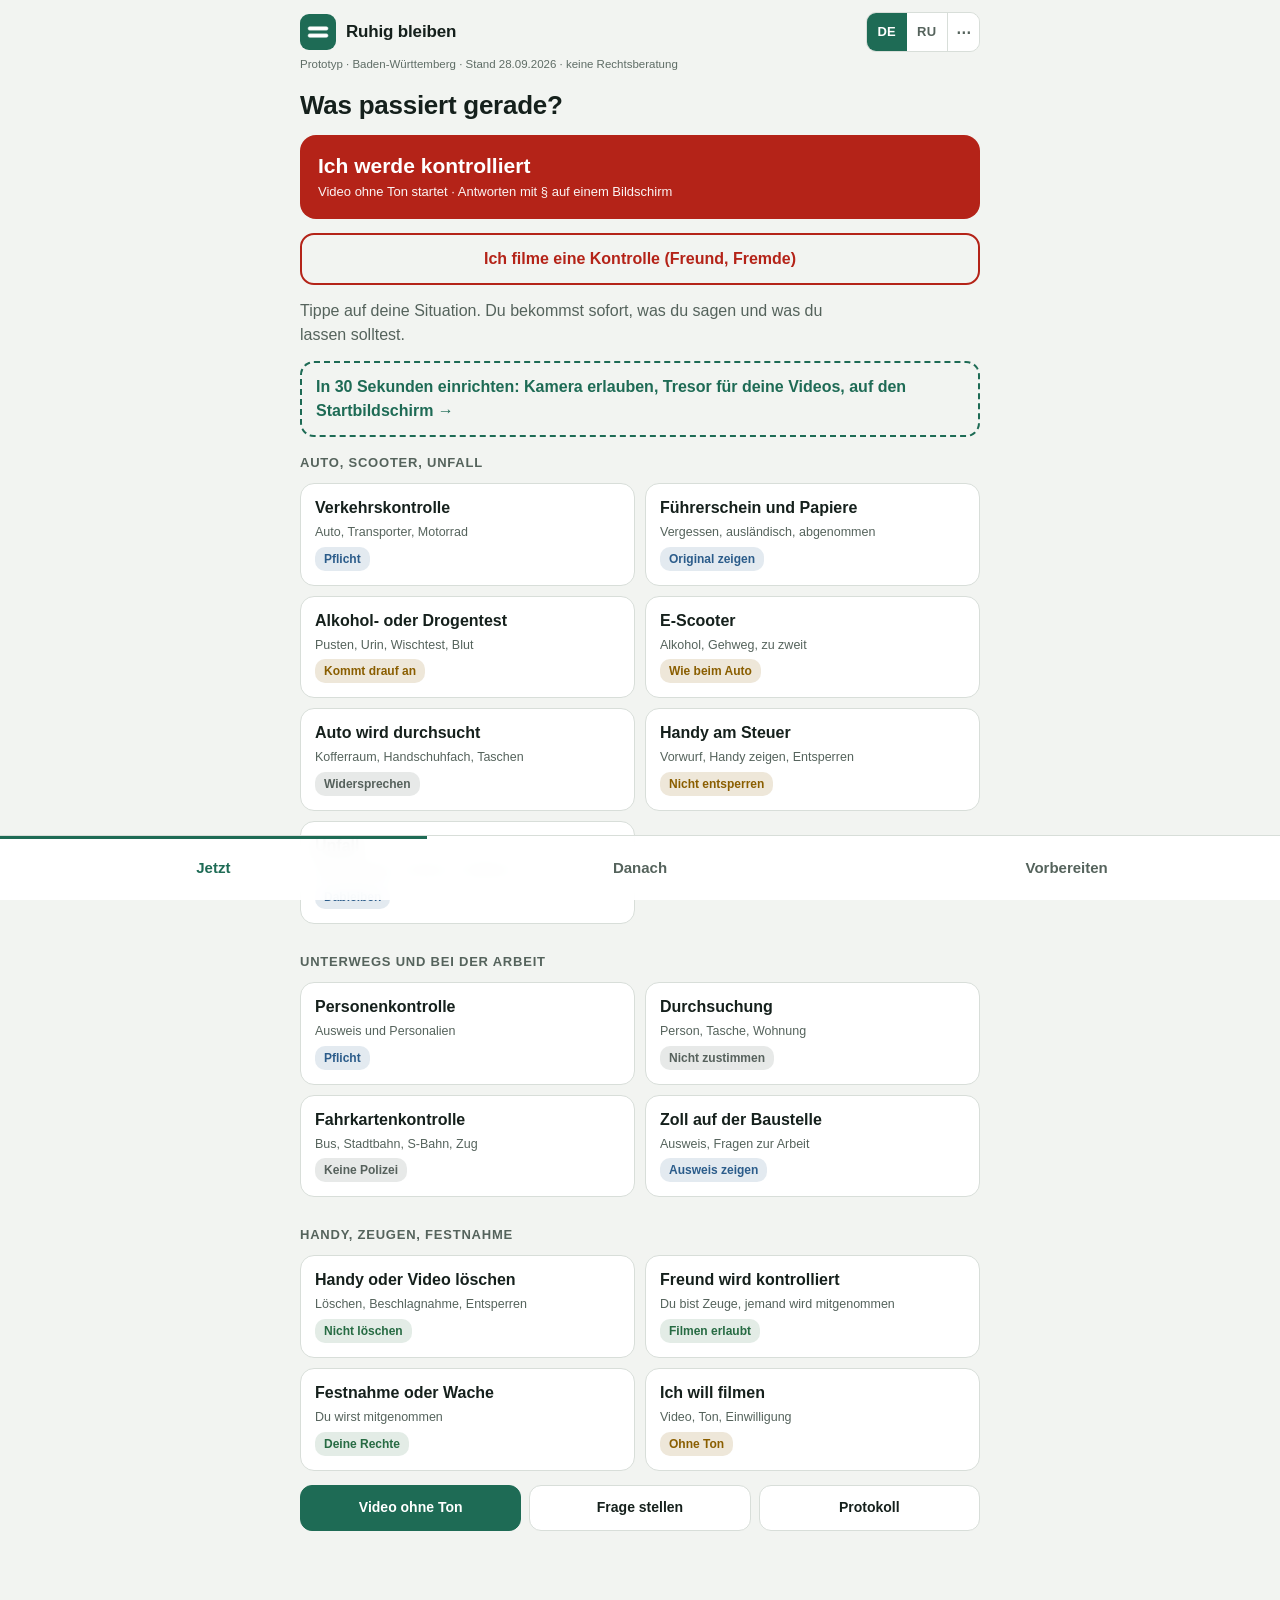
==== commit c3df5177: "i18n-Infrastruktur: Sprachen jenseits DE/RU nachladbar, sprachneutral vorbereitet DE bleibt Quelle (" ====
--- a/index.html
+++ b/index.html
@@ -24,7 +24,8 @@
   <div class="head-r">
     <div class="lang" role="group" aria-label="Sprache · Язык">
       <button type="button" class="lang-b" data-ui="de" aria-pressed="true" lang="de" translate="no">DE</button>
-      <button type="button" class="lang-b" data-ui="ru" aria-pressed="false" lang="ru">RU</button>
+      <button type="button" class="lang-b lang-2nd" data-ui="ru" aria-pressed="false" lang="ru">RU</button>
+      <button type="button" class="lang-b lang-more" id="lang-more-head" aria-haspopup="dialog" data-t-aria="lang_more">⋯</button>
     </div>
     <button class="btn inst" type="button" data-install data-t="install" hidden>Installieren</button>
   </div>
@@ -113,7 +114,7 @@
     <p class="lead" data-t="einr_lead">Einmal jetzt in Ruhe – dann reicht im Ernstfall ein Tipp.</p>
     <ol class="einr">
       <li><p class="einr-t" data-t="einr_1">Sprache der App</p>
-        <div class="seg" role="group" id="einr-lang"><button type="button" class="seg-b lang-b" data-ui="de" lang="de">Deutsch</button><button type="button" class="seg-b lang-b" data-ui="ru" lang="ru">Русский</button></div></li>
+        <div class="seg" role="group" id="einr-lang"><button type="button" class="seg-b lang-b" data-ui="de" lang="de">Deutsch</button><button type="button" class="seg-b lang-b lang-2nd" data-ui="ru" lang="ru">Русский</button><button type="button" class="seg-b lang-b lang-more" data-t="lang_more">Mehr Sprachen</button></div></li>
       <li><p class="einr-t" data-t="einr_2">Meistens bin ich</p><div class="seg k-role" role="group" id="einr-role"></div></li>
       <li><p class="einr-t" data-t="einr_4">Auf den Startbildschirm</p>
         <button class="btn primary" type="button" data-install data-t="install_app" hidden>App installieren</button>
@@ -385,7 +386,16 @@
   <button class="btn big-speak" type="button" id="big-speak" data-t="big_speak" hidden>Vorlesen (Deutsch)</button>
 </div>
 
+<dialog class="lang-dialog" id="lang-dialog" aria-labelledby="lang-dialog-h">
+  <div class="lang-dialog-head">
+    <p id="lang-dialog-h" data-t="lang_dialog_h">Sprache wählen</p>
+    <button type="button" class="btn lang-dialog-x" data-lang-close data-t-aria="lang_dialog_close" aria-label="Schließen">✕</button>
+  </div>
+  <div class="lang-dialog-list" id="lang-dialog-list"></div>
+</dialog>
+
 <script src="data.js"></script>
+<script src="i18n-runtime.js"></script>
 <script src="laender.js"></script>
 <script src="land-texte.js"></script>
 <script src="lokal.js"></script>
@@ -393,6 +403,18 @@
 <script src="kontrolle.js"></script>
 <script src="phasen.js"></script>
 <script src="tresor.js"></script>
+<script>
+// Zuletzt gewählte Sprache jenseits DE/RU (app/lang/<code>.js) synchron nachladen, BEVOR app.js läuft: Beim
+// nächsten Öffnen ist sie sofort da (Service-Worker-Cache oder Netz), kein leerer Bildschirm/kein Sprachsprung.
+// document.write während des Parsens blockiert wie ein normales <script>-Tag - offline ohne Cache-Treffer
+// schlägt der Request fehl und app.js läuft trotzdem (Fallback: Deutsch, siehe app/i18n-runtime.js).
+(function () {
+  try {
+    var u = localStorage.getItem("rb-ui-v1");
+    if (u && u !== "de" && u !== "ru" && /^[a-z-]{2,12}$/.test(u)) document.write('<script src="lang/' + u + '.js"><\/script>');
+  } catch (e) {}
+})();
+</script>
 <script src="app.js"></script>
 </body>
 </html>
--- a/styles.css
+++ b/styles.css
@@ -194,6 +194,25 @@
 .lang-b{appearance:none;font:inherit;font-size:13px;font-weight:650;letter-spacing:.02em;color:var(--muted);background:var(--surface);border:0;min-width:40px;min-height:38px;padding:0 10px;cursor:pointer}
 .lang-b[aria-pressed="true"]{background:var(--accent);color:var(--on-accent)}
 .lang-b:focus-visible{outline:2px solid var(--accent);outline-offset:-2px}
+/* Dritter Knopf im Kopf-Umschalter: öffnet den Sprachdialog (alle Sprachen aus app/lang/manifest.json), schmaler als DE/RU */
+.lang-more{min-width:32px;padding:0 8px;font-size:15px;border-left:1px solid var(--line)}
+#einr-lang .lang-more{min-width:auto;border-left:0;border-radius:10px}
+.lang-dialog{border:0;border-radius:16px;padding:0;width:min(360px,calc(100vw - 32px));max-height:80vh;color:var(--ink);background:var(--surface)}
+.lang-dialog::backdrop{background:rgba(0,0,0,.45)}
+.lang-dialog-head{display:flex;align-items:center;justify-content:space-between;gap:8px;padding:14px 16px;border-bottom:1px solid var(--line);position:sticky;top:0;background:var(--surface)}
+.lang-dialog-head p{margin:0;font-weight:700;font-size:16px}
+.lang-dialog-x{min-width:36px;min-height:36px;padding:0;border-radius:10px}
+.lang-dialog-list{display:grid;gap:2px;padding:8px;overflow:auto;max-height:calc(80vh - 56px)}
+.lang-opt{appearance:none;font:inherit;font-size:15.5px;text-align:start;color:var(--ink);background:transparent;border:0;border-radius:10px;min-height:46px;padding:0 12px;cursor:pointer}
+.lang-opt[aria-pressed="true"]{background:color-mix(in srgb,var(--accent) 14%,transparent);font-weight:650}
+.lang-opt:focus-visible{outline:2px solid var(--accent);outline-offset:-2px}
+.lang-opt:disabled{opacity:.6}
+/* RTL (Arabisch, Farsi/Dari, Kurdisch-Sorani): Layout spiegelt, deutsche Sätze/§-Zitate/Telefonnummern/URLs bleiben LTR
+   (sie gelten unverändert für die Polizei bzw. Behörden - siehe app.js "trAttrs"/"packDir", app/i18n-runtime.js liefert dir aus dem Sprachpaket). */
+html[dir="rtl"] .law,html[dir="rtl"] [lang="de"],html[dir="rtl"] a[href^="tel:"],html[dir="rtl"] a[href^="http"]{direction:ltr;unicode-bidi:isolate;text-align:start}
+html[dir="rtl"] .k-foot-row,html[dir="rtl"] .tabs,html[dir="rtl"] .ph-aktionen,html[dir="rtl"] .qh-cats,html[dir="rtl"] .w-cats{direction:rtl}
+html[dir="rtl"] .lang-dialog-list{direction:rtl}
+html[dir="rtl"] .lang-opt{text-align:start}
 .brand{min-width:0}
 .brand > div{min-width:0}
 /* Kopf: Name und Umschalter in einer Zeile, Hinweiszeile darunter über die ganze Breite */
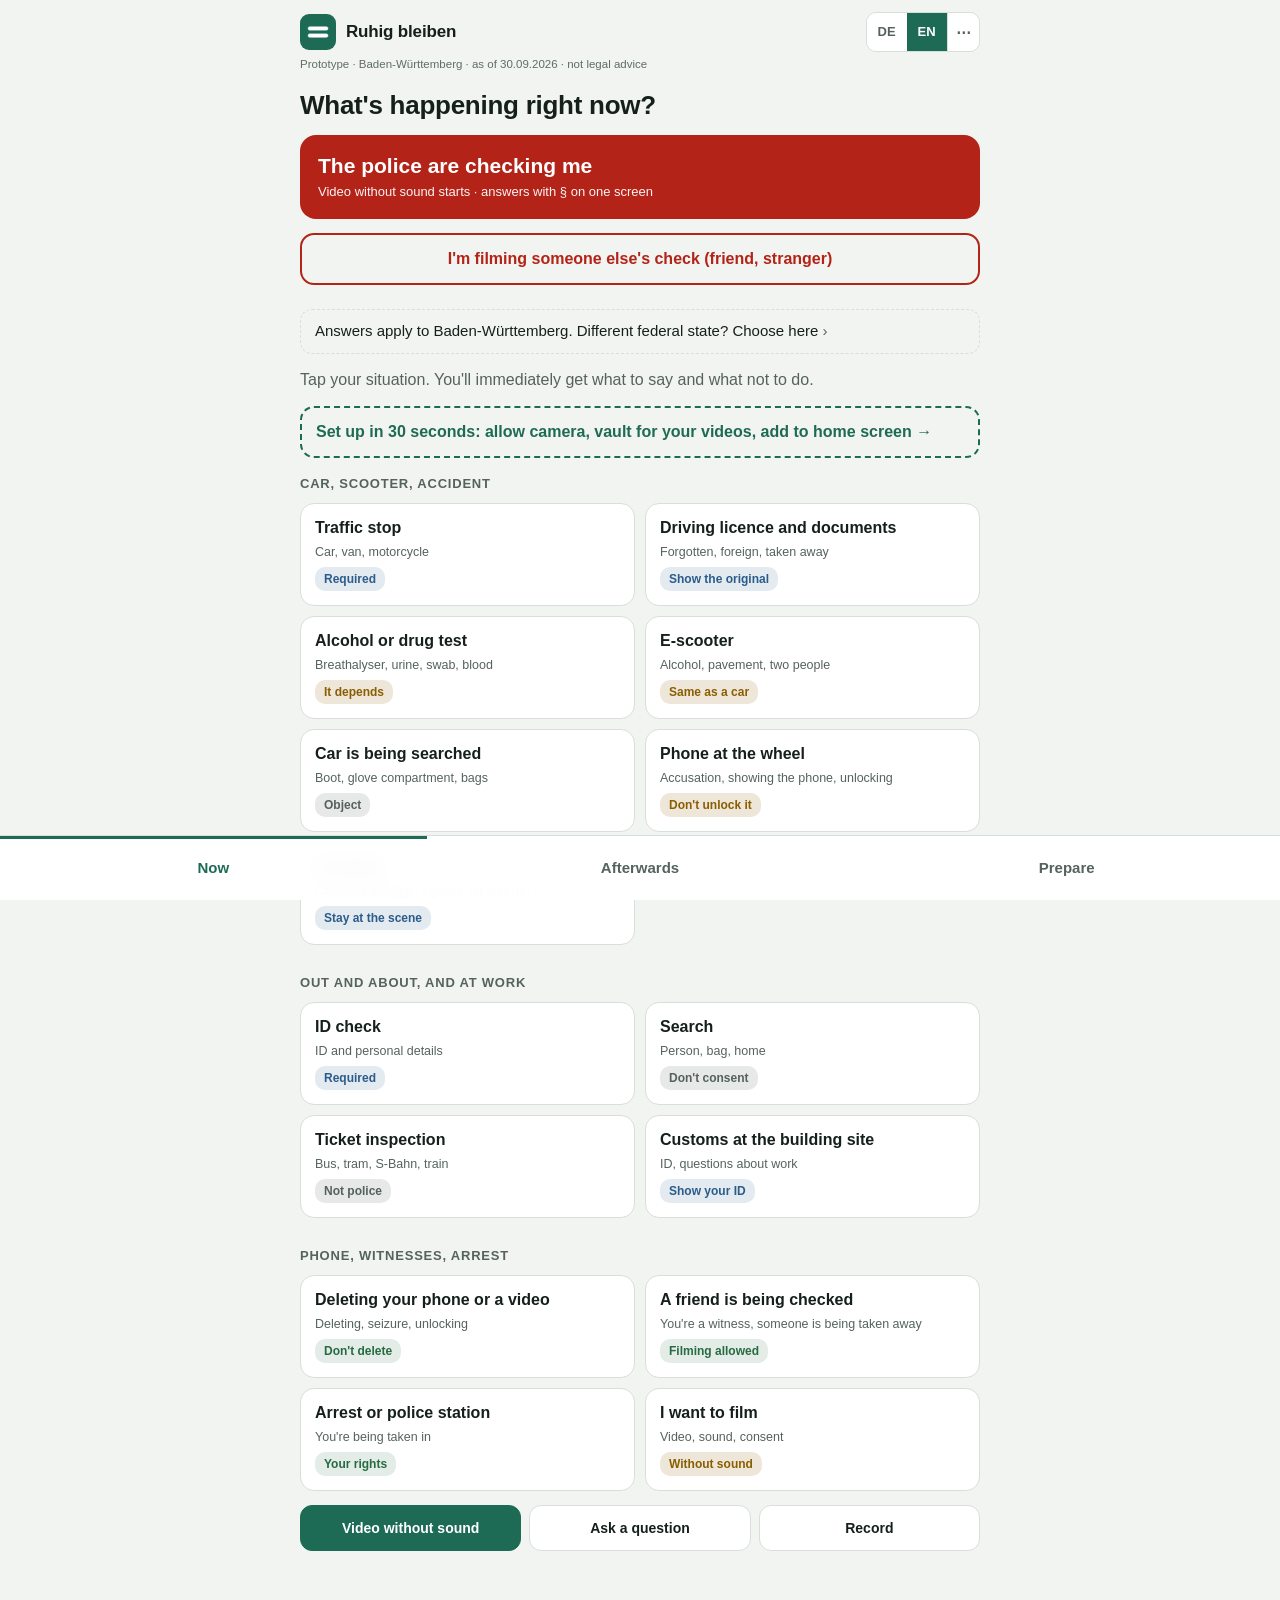
==== commit 6d81f8fb: "Suche in allen 9 Sprachen, Bundesland-Hinweis, Audit-Fehler 30.09. - norm(): türkische, polnische, r" ====
--- a/index.html
+++ b/index.html
@@ -29,7 +29,7 @@
     </div>
     <button class="btn inst" type="button" data-install data-t="install" hidden>Installieren</button>
   </div>
-  <p class="meta" data-t="meta">Prototyp · Baden-Württemberg · Stand 28.09.2026 · keine Rechtsberatung</p>
+  <p class="meta" data-t="meta">Prototyp · Baden-Württemberg · Stand 30.09.2026 · keine Rechtsberatung</p>
 </header>
 
 <main id="main">
@@ -38,6 +38,7 @@
     <h1 id="h-jetzt" data-t="jetzt_h">Was passiert gerade?</h1>
     <a class="k-start" href="#kontrolle" id="k-start" data-act="kontrolle"><span class="k-start-t" data-t="k_start">Ich werde kontrolliert</span><span class="k-start-s" data-t="k_start_s">Video ohne Ton startet · Antworten mit § auf einem Bildschirm</span></a>
     <a class="k-start2" href="#kontrolle" id="k-start-filme" data-act="kontrolle-filme" data-t="k_start_filme">Ich filme eine Kontrolle (Freund, Fremde)</a>
+    <button type="button" class="land-std" id="land-std" hidden></button>
     <p class="lead" data-t="jetzt_lead">Tippe auf deine Situation. Du bekommst sofort, was du sagen und was du lassen solltest.</p>
     <div id="fuer-dich"></div>
     <div class="sit-grid" id="sit-grid"></div>
@@ -193,7 +194,7 @@
     <p class="lead" data-t="fragen_lead">Tippe auf das Mikrofon und frag kurz, zum Beispiel „Darf ich filmen?“ oder «Можно ли снимать?». Die Antwort erscheint als Text, sobald du fertig gesprochen hast. Danach hört das Mikrofon noch 5 Sekunden zu, falls du etwas ergänzen willst. Verarbeitet wird nur deine Frage.</p>
     <div class="seg" role="group" aria-label="Sprache der Spracheingabe" data-t-aria="seg_ask_aria">
       <button type="button" class="seg-b" data-lang="de-DE" aria-pressed="true" data-t="seg_de">Deutsch</button>
-      <button type="button" class="seg-b" data-lang="ru-RU" aria-pressed="false" data-t="seg_ru">Русский</button>
+      <button type="button" class="seg-b seg-own" data-lang="ru-RU" aria-pressed="false" data-t="seg_ru">Русский</button>
     </div>
     <button class="mic" type="button" id="mic" aria-pressed="false">
       <span class="mic-dot" aria-hidden="true"></span>
@@ -280,7 +281,7 @@
     <a class="btn danach-recs" href="#aufnahme" data-scroll="rec-mine" id="danach-recs" data-t="danach_recs">Meine Videos und Tresor →</a>
     <div class="seg" role="group" aria-label="Sprache fürs Diktieren" data-t-aria="seg_dict_aria">
       <button type="button" class="seg-b" data-lang="de-DE" aria-pressed="true" data-t="dict_de">Diktat Deutsch</button>
-      <button type="button" class="seg-b" data-lang="ru-RU" aria-pressed="false" data-t="dict_ru">Диктовка по-русски</button>
+      <button type="button" class="seg-b seg-own" data-lang="ru-RU" aria-pressed="false" data-t="dict_ru">Диктовка по-русски</button>
     </div>
 
     <form class="proto" id="proto" autocomplete="off">
--- a/styles.css
+++ b/styles.css
@@ -498,3 +498,7 @@
 .ueb-end-score{margin:0;font-size:22px;font-weight:750}
 .ueb-end-actions{display:grid;gap:10px;justify-items:stretch}
 @media (max-width:350px){.ueb-cop-de{font-size:clamp(17px,5.2vw,22px)}.ueb-ans-de{font-size:16px}}
+
+/* Hinweis Bundesland (nur ohne Standort und ohne eigene Wahl): ruhig, aber deutlich antippbar */
+.land-std{display:block;width:100%;margin:10px 0 0;padding:10px 14px;border:1px dashed var(--line);border-radius:12px;background:transparent;color:var(--ink);font:inherit;font-size:15px;text-align:start;cursor:pointer}
+.land-std::after{content:" ›";color:var(--muted)}
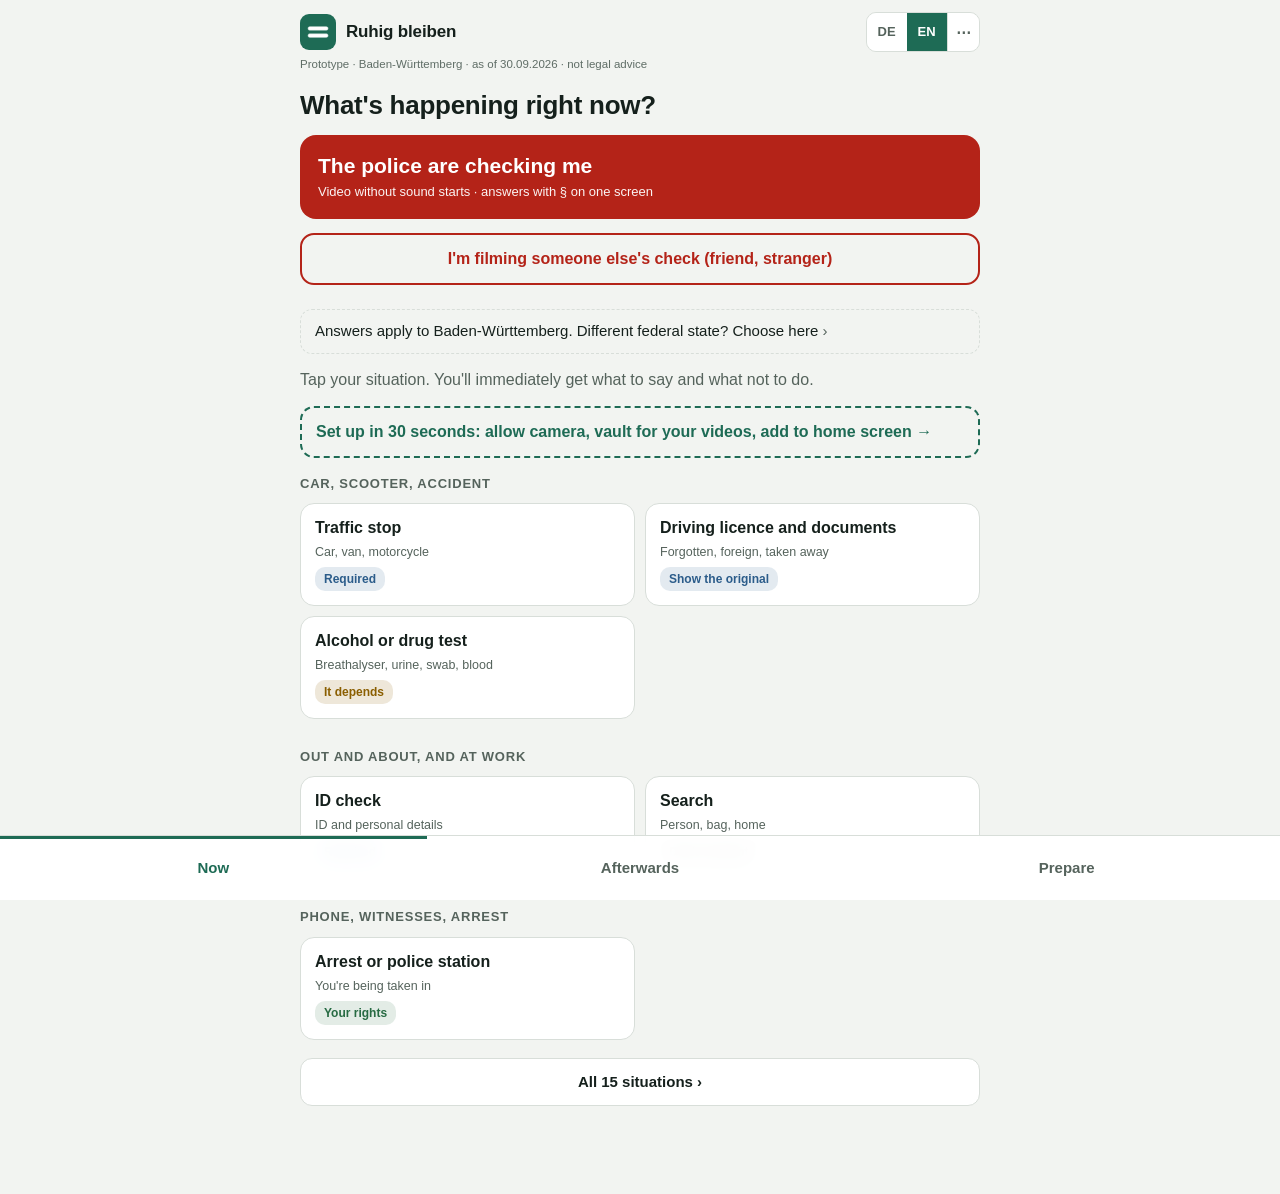
==== commit 7c0e6e63: "Start: 6 häufige Lagen + „Alle 15“; Protokoll: 3 Felder + „Weitere Angaben“ (rb-v43) Audit 30.09.202" ====
--- a/index.html
+++ b/index.html
@@ -42,11 +42,9 @@
     <p class="lead" data-t="jetzt_lead">Tippe auf deine Situation. Du bekommst sofort, was du sagen und was du lassen solltest.</p>
     <div id="fuer-dich"></div>
     <div class="sit-grid" id="sit-grid"></div>
-    <div class="quick">
-      <a class="btn primary" href="#aufnahme" id="q-film" data-act="film" data-t="act_film">Video ohne Ton</a>
-      <a class="btn" href="#fragen" data-t="q_ask">Frage stellen</a>
-      <a class="btn" href="#danach" data-t="q_proto">Protokoll</a>
-    </div>
+    <!-- Erst die 6 häufigsten Lagen, der Rest auf Tipp (Audit 30.09.2026: 27 Knöpfe auf dem Start). Die Reihe
+         „Video ohne Ton · Frage stellen · Protokoll“ ist entfallen: dasselbe gibt es als großen roten Knopf und als Tabs. -->
+    <button type="button" class="btn sit-alle" id="sit-alle" hidden></button>
   </section>
 
   <!-- Kontrolle: Aufnahme oben, darunter Knöpfe in der Reihenfolge der Kontrolle, Antwort ohne Scrollen -->
@@ -73,11 +71,11 @@
         <p class="k-full" id="k-full" lang="de" translate="no"></p><p class="say-ru" id="k-full-ru" lang="ru"></p><p class="k-why" id="k-why"></p><p class="law" id="k-lawfull" lang="de" translate="no"></p><div id="k-land-info"></div></div>
     </div>
     <div class="k-pick" id="k-pick">
-      <div class="seg k-role" id="k-role" role="group" aria-label="Ich bin" data-t-aria="k_role_aria"></div>
-      <div class="seg k-modus" id="k-modus" role="group" aria-label="Modus" hidden>
-        <button type="button" class="seg-b" data-km="sagen" aria-pressed="true" data-t="k_modus_sagen">Was sage ich</button>
-        <button type="button" class="seg-b" data-km="polizist" aria-pressed="false" data-t="k_modus_polizist">Was sagt der Polizist</button>
-      </div>
+      <!-- Rolle gemerkt: nur ein Chip „Du: Fahrer · ändern“, die fünf Rollen erst nach Tipp (Audit 30.09.2026: 16 Wahlen bis zur ersten Antwort) -->
+      <button type="button" class="k-who" id="k-who" aria-expanded="false" aria-controls="k-role"></button>
+      <div class="seg k-role" id="k-role" role="group" aria-label="Ich bin" data-t-aria="k_role_aria" hidden></div>
+      <!-- Modus: kein Umschalter mehr – „Polizist sagt etwas anderes“ unter dem Satz, von dort zurück mit diesem Knopf -->
+      <div class="k-modus" id="k-modus" hidden><button type="button" class="k-zu-phasen" data-km="sagen" data-t="k_zu_phasen">‹ Zurück: Was sage ich</button></div>
       <h1 id="k-h" class="k-h" data-t="k_h">Was sagt der Polizist?</h1>
       <div class="k-grid" id="k-grid"></div>
       <p class="k-hint" id="k-hint" hidden></p>
@@ -91,10 +89,10 @@
       </div>
       <div class="k-phasen" id="k-phasen" hidden>
         <nav class="ph-chips" id="ph-chips" aria-label="Phase"></nav>
+        <div class="ph-karte" id="ph-karte" aria-live="polite"></div>
+        <button type="button" class="btn ph-andere" data-km="polizist" data-t="k_andere">Polizist sagt etwas anderes</button>
         <div class="ph-immer" id="ph-immer"></div>
-        <div class="ph-karte" id="ph-karte" aria-live="polite"></div>
         <div class="ph-extra" id="ph-extra"></div>
-        <div class="seg ph-stimme" id="ph-stimme" role="group"></div>
         <p class="hint ph-note" id="ph-note"></p>
         <a class="ph-ueben-link" href="#ueben" id="ph-ueben-link" data-t="ph_ueben_link">Üben ohne Polizei</a>
       </div>
@@ -142,6 +140,7 @@
         <li><p class="einr-t" data-t="einr_tr">Tresor: Kopie außerhalb des Handys</p>
           <p class="hint" data-t="einr_tr_h">Während du filmst, geht jede Sekunde verschlüsselt ins Netz.</p>
           <div class="einr-tr" id="einr-tr"></div></li>
+        <li><p class="einr-t" data-t="einr_stimme">Stimme beim Abspielen</p><div class="seg ph-stimme" id="ph-stimme" role="group"></div></li>
         <li><p class="einr-t" data-t="einr_6">Optional: Profil</p><a class="btn ghost" href="#profil" data-t="einr_prof">Führerschein, Aufenthalt – für passende Hinweise</a></li>
         <li><label class="check" id="einr-test-label" hidden><input type="checkbox" id="einr-test"> <span data-t="einr_test">Mit einem Freund üben: Mithör-Test einschalten (Ton geht an Google)</span></label></li>
       </ol>
@@ -296,16 +295,19 @@
         <p class="hint field-msg" aria-live="polite"></p>
       </div>
       <div class="field">
+        <div class="lab-row"><label for="p-ablauf" data-t="f_ablauf">Was ist passiert?</label><button type="button" class="tool dict" data-for="p-ablauf" data-t-aria="dict">Diktieren</button></div>
+        <textarea id="p-ablauf" name="ablauf" rows="6" placeholder="Der Reihe nach, mit Uhrzeiten, so genau wie möglich" data-t-ph="ph_ablauf"></textarea>
+        <p class="hint field-msg" aria-live="polite"></p>
+      </div>
+      <!-- Wer nach dem Schreck nur das Wichtigste festhält, sieht 3 Felder; der Rest auf Tipp (Audit 30.09.2026). -->
+      <details class="proto-mehr" id="proto-mehr">
+        <summary data-t="proto_mehr">+ Weitere Angaben: Beamte, Zitate, Zeugen, Schäden, Name</summary>
+      <div class="field">
         <div class="lab-row"><label for="p-beamte" data-t="f_beamte">Beamte und Fahrzeuge</label><button type="button" class="tool dict" data-for="p-beamte" data-t-aria="dict">Diktieren</button></div>
         <textarea id="p-beamte" name="beamte" rows="2" placeholder="Namen, Dienststelle, Kennzeichen, Aussehen" data-t-ph="ph_beamte"></textarea>
         <p class="hint field-msg" aria-live="polite"></p>
       </div>
       <div class="field">
-        <div class="lab-row"><label for="p-ablauf" data-t="f_ablauf">Was ist passiert?</label><button type="button" class="tool dict" data-for="p-ablauf" data-t-aria="dict">Diktieren</button></div>
-        <textarea id="p-ablauf" name="ablauf" rows="6" placeholder="Der Reihe nach, mit Uhrzeiten, so genau wie möglich" data-t-ph="ph_ablauf"></textarea>
-        <p class="hint field-msg" aria-live="polite"></p>
-      </div>
-      <div class="field">
         <div class="lab-row"><label for="p-zitate" data-t="f_zitate">Wörtliche Aussagen</label><button type="button" class="tool dict" data-for="p-zitate" data-t-aria="dict">Diktieren</button></div>
         <textarea id="p-zitate" name="zitate" rows="3" placeholder="Wer hat was genau gesagt?" data-t-ph="ph_zitate"></textarea>
         <p class="hint field-msg" aria-live="polite"></p>
@@ -325,6 +327,7 @@
         <p class="hint field-msg" aria-live="polite"></p>
       </div>
       <div class="field"><label for="p-name" data-t="f_name">Dein Name und Anschrift (für Briefe)</label><input id="p-name" name="name" type="text" placeholder="Vorname Nachname, Straße, PLZ Ort" data-t-ph="ph_name"></div>
+      </details>
     </form>
     <div class="actions">
       <button class="btn primary" type="button" id="p-copy" data-t="p_copy">Protokoll kopieren</button>
--- a/styles.css
+++ b/styles.css
@@ -502,3 +502,23 @@
 /* Hinweis Bundesland (nur ohne Standort und ohne eigene Wahl): ruhig, aber deutlich antippbar */
 .land-std{display:block;width:100%;margin:10px 0 0;padding:10px 14px;border:1px dashed var(--line);border-radius:12px;background:transparent;color:var(--ink);font:inherit;font-size:15px;text-align:start;cursor:pointer}
 .land-std::after{content:" ›";color:var(--muted)}
+
+/* Kontrolle, Variante B (30.09.2026): Rolle als Chip, Phasen als eine Leiste, „Weiter“ groß, Stimme in Einrichten */
+.k-who{appearance:none;font:inherit;font-size:14.5px;justify-self:start;background:none;border:1px solid var(--line);border-radius:999px;padding:6px 14px;min-height:40px;color:var(--ink);cursor:pointer}
+.k-who-a{color:var(--accent);font-weight:650}
+.k-zu-phasen{appearance:none;font:inherit;font-size:15px;font-weight:650;background:none;border:0;color:var(--accent);padding:8px 0;min-height:44px;cursor:pointer}
+.ph-chips{display:flex;grid-template-columns:none;overflow-x:auto;gap:6px;scrollbar-width:none;padding-bottom:2px}
+.ph-chips::-webkit-scrollbar{display:none}
+.ph-chips button{flex:0 0 auto;padding:4px 12px;min-height:36px}
+.ph-unten{justify-content:flex-start}
+.ph-weiter{order:-1;flex:1 1 100%;margin:4px 0 0;background:var(--surface);border:2px solid var(--accent);border-radius:14px;color:var(--accent);font-size:17px;min-height:52px}
+.ph-andere{width:100%;min-height:48px;font-size:15px;color:var(--muted)}
+.ph-immer{flex-wrap:wrap;align-items:center}
+.ph-immer .ph-label{flex:1 1 100%}
+
+/* Start: „Alle Situationen“; Protokoll: weitere Angaben aufklappbar (Variante B, 30.09.2026) */
+.sit-alle{width:100%;min-height:48px;margin-top:4px}
+.proto-mehr{display:grid;gap:14px;border:1px dashed var(--line);border-radius:14px;padding:4px 14px}
+.proto-mehr[open]{padding-bottom:14px}
+.proto-mehr summary{cursor:pointer;min-height:48px;display:flex;align-items:center;font-weight:650;color:var(--accent);list-style:none}
+.proto-mehr summary::-webkit-details-marker{display:none}
